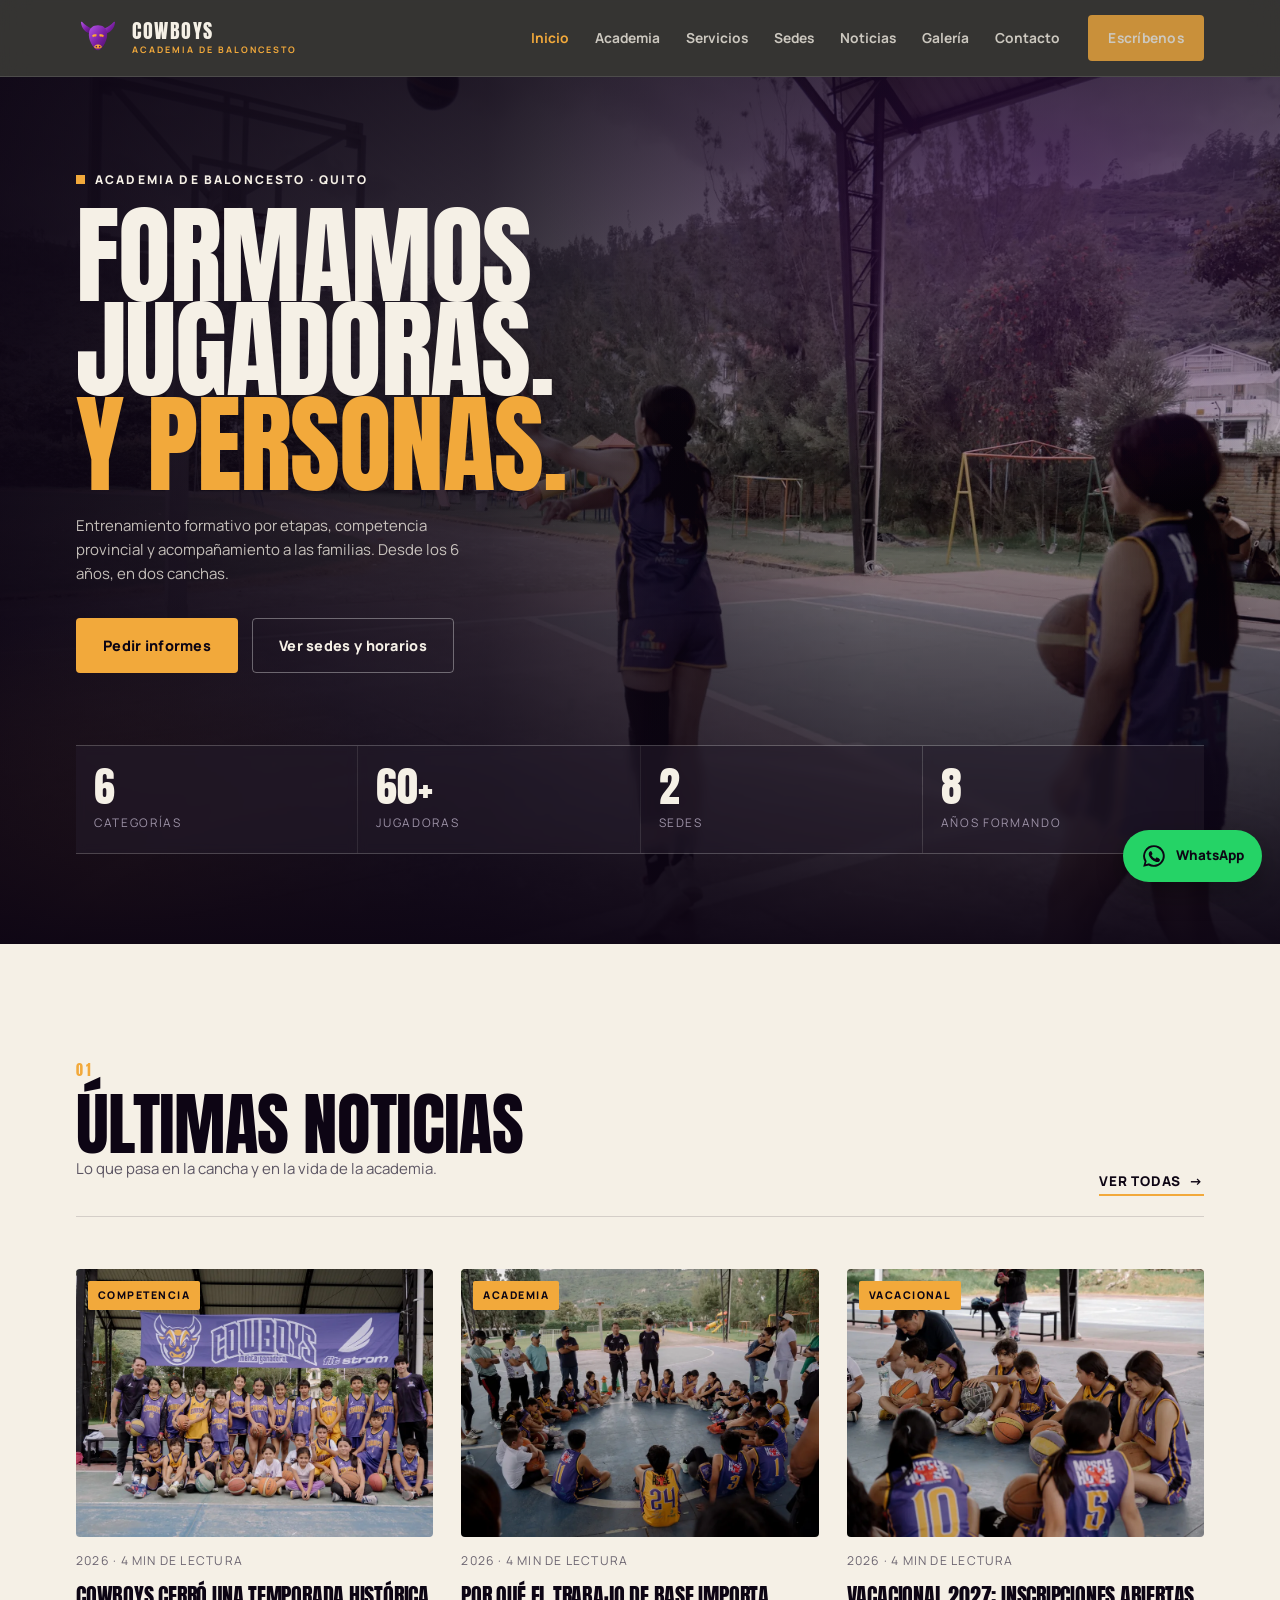
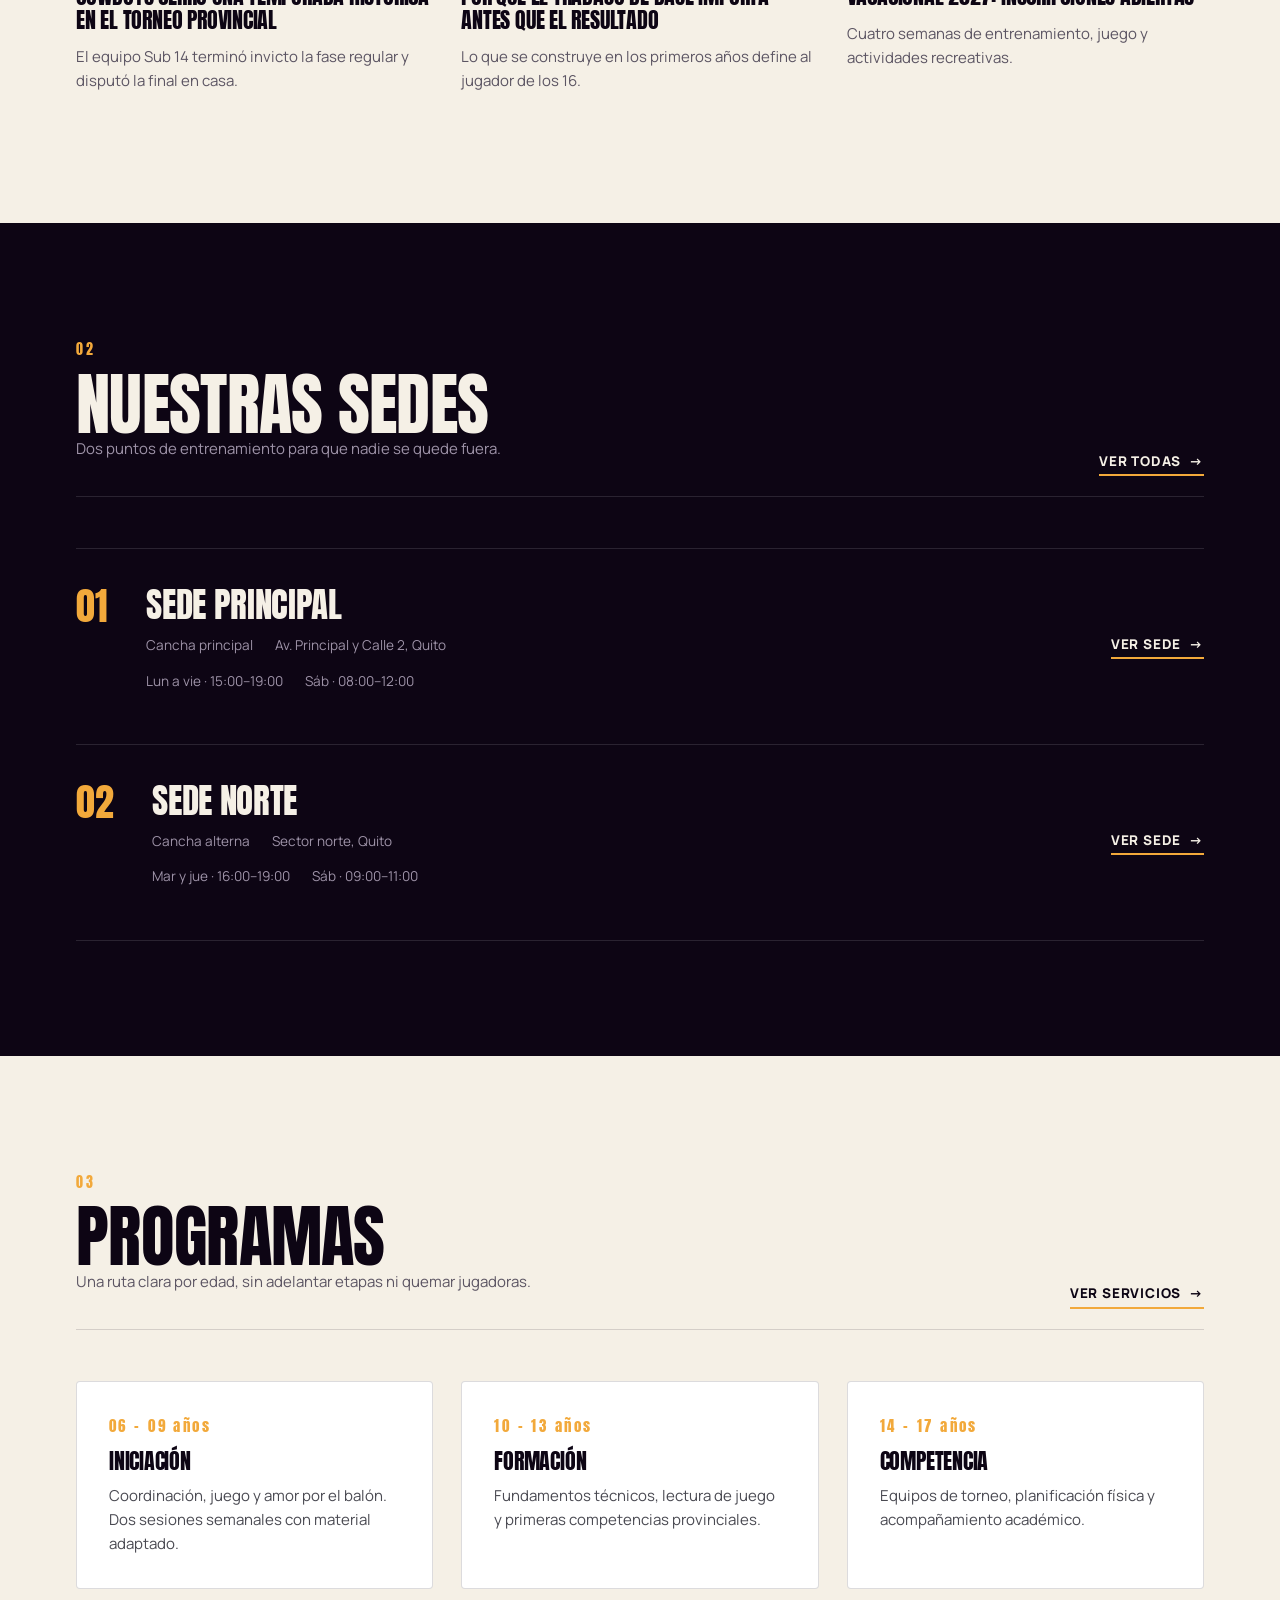
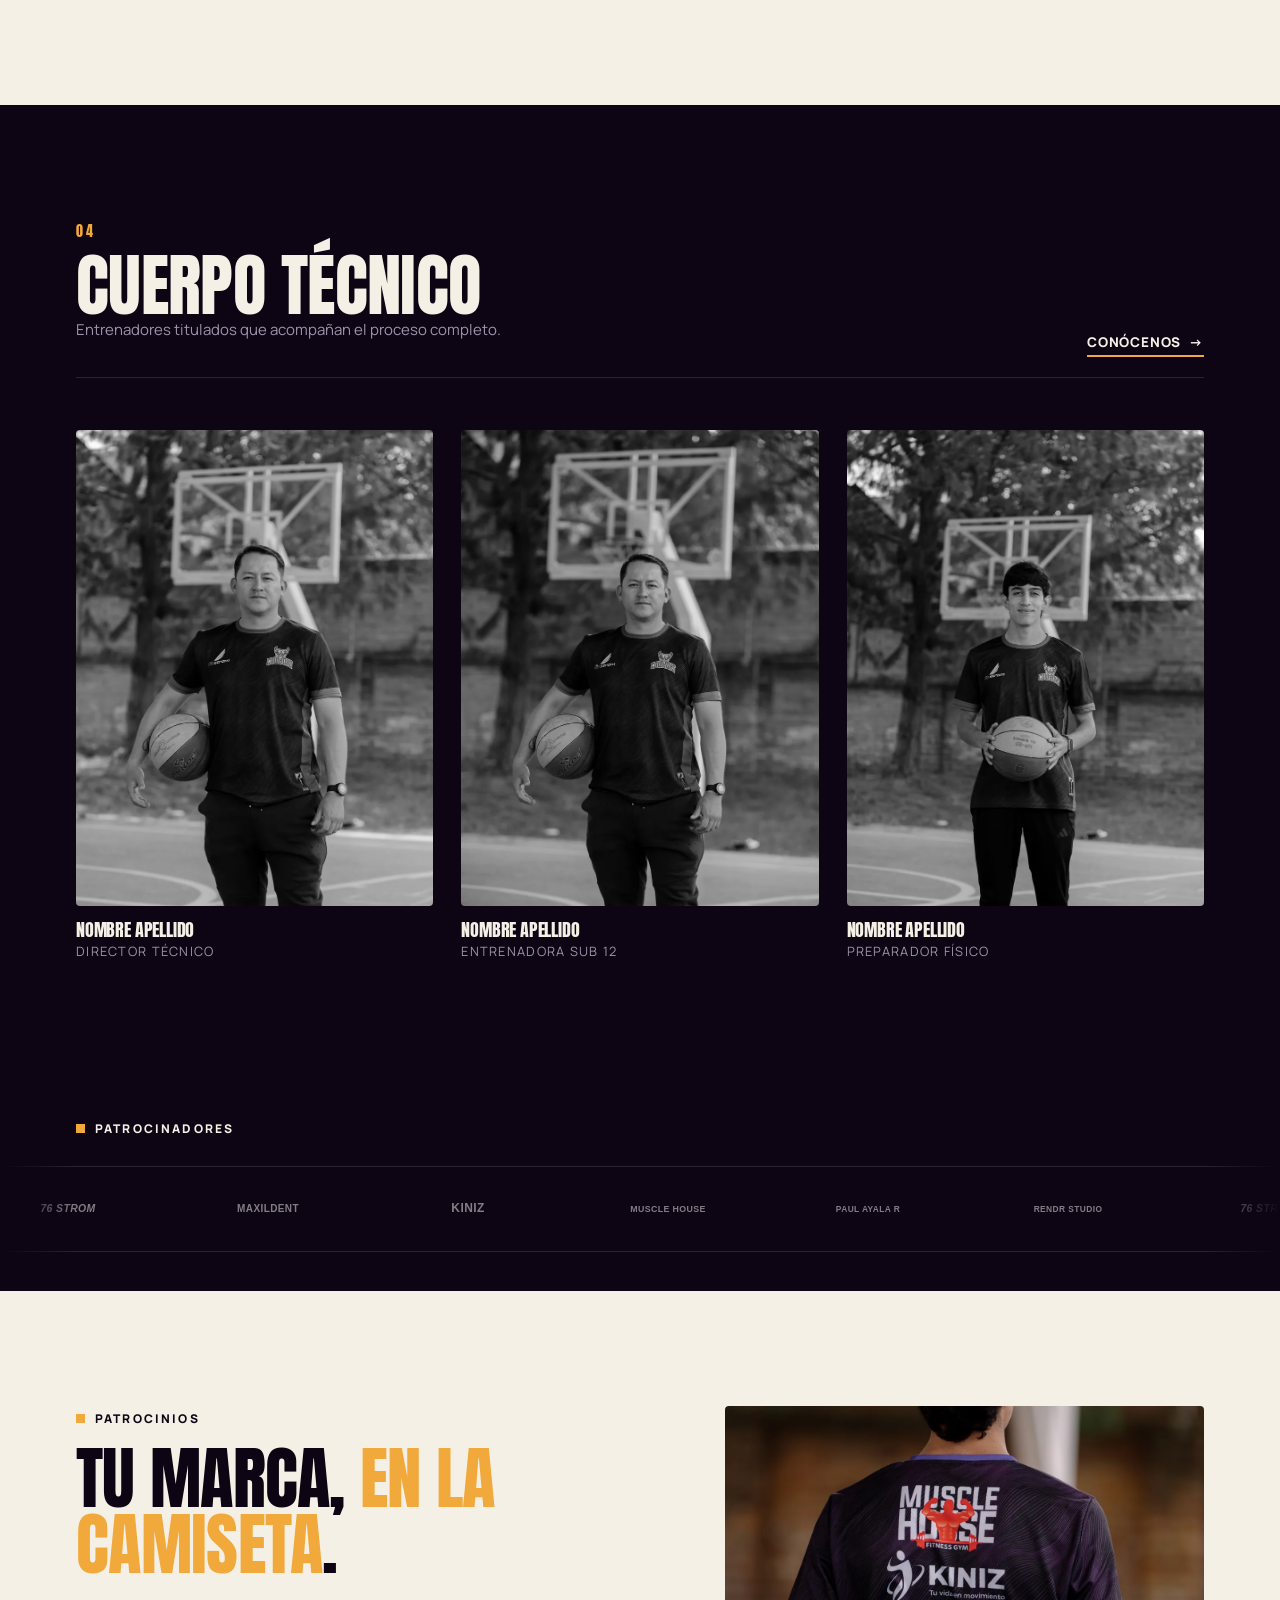
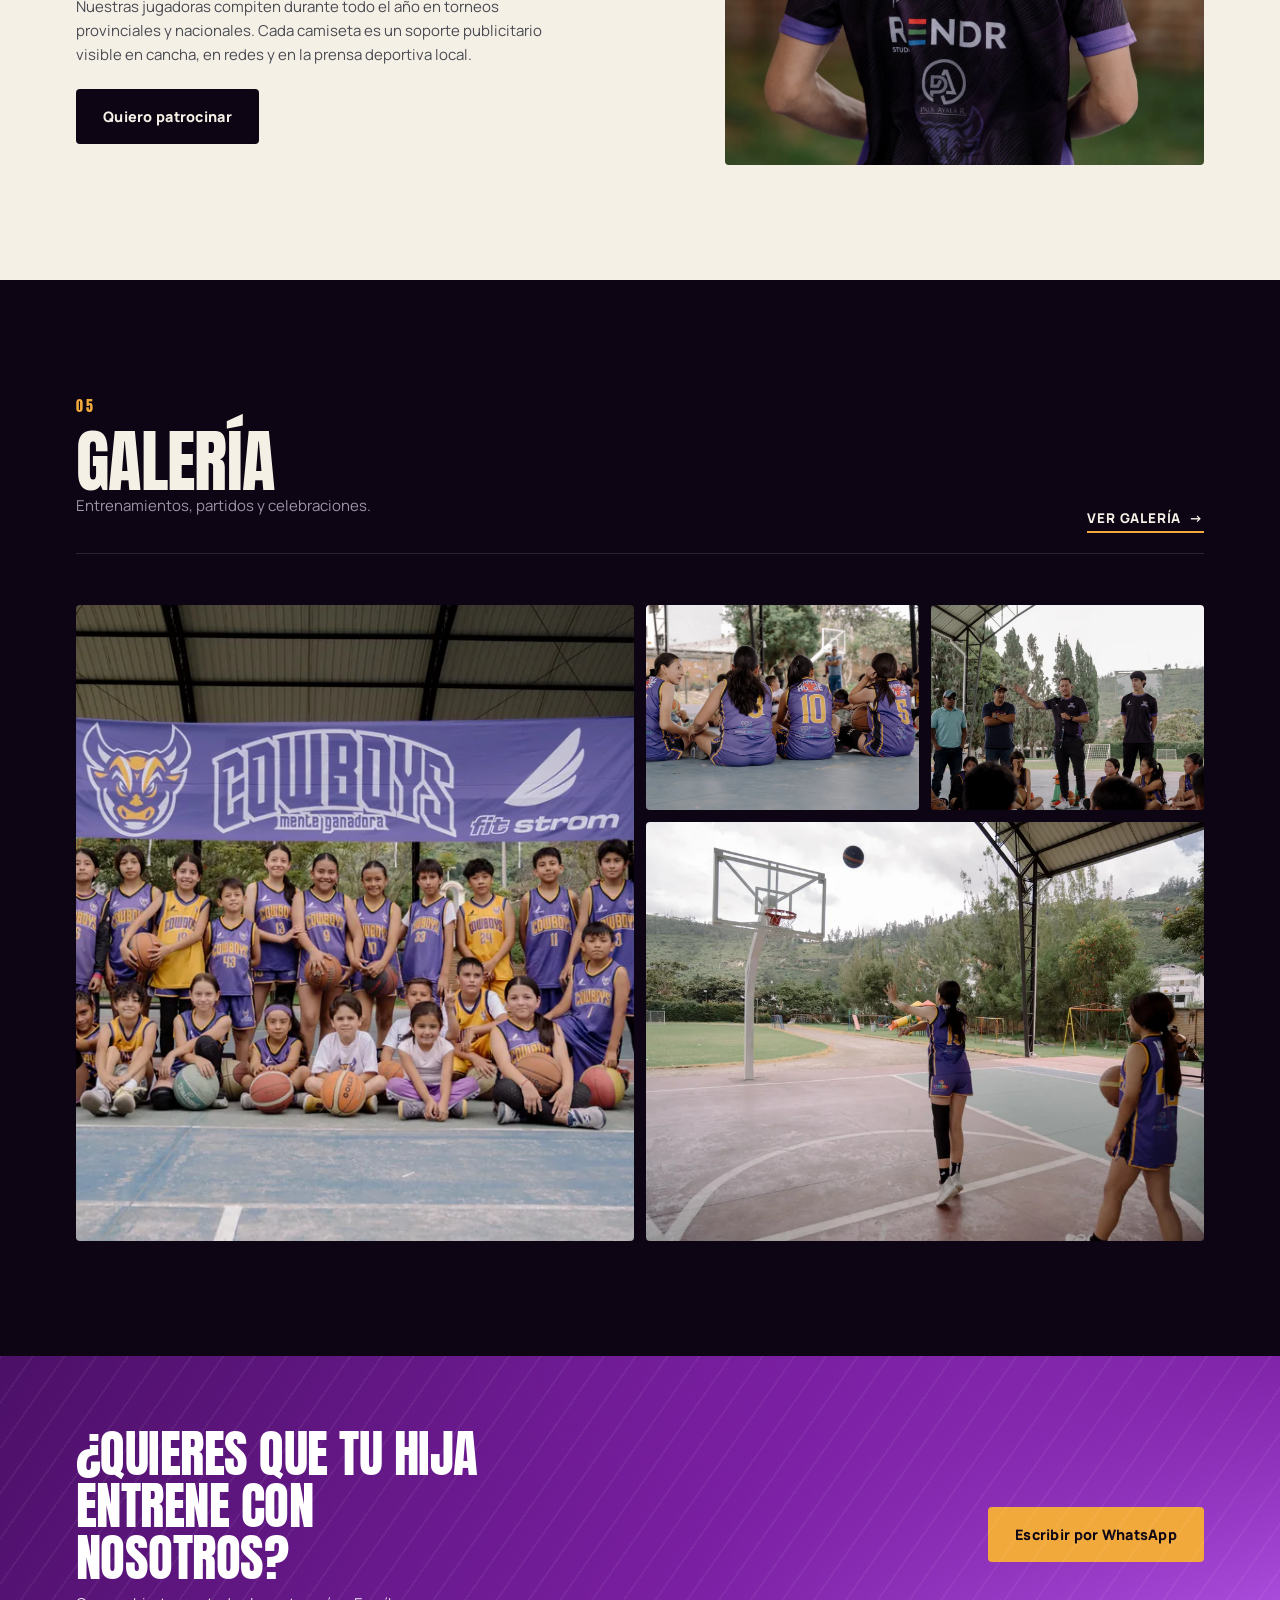
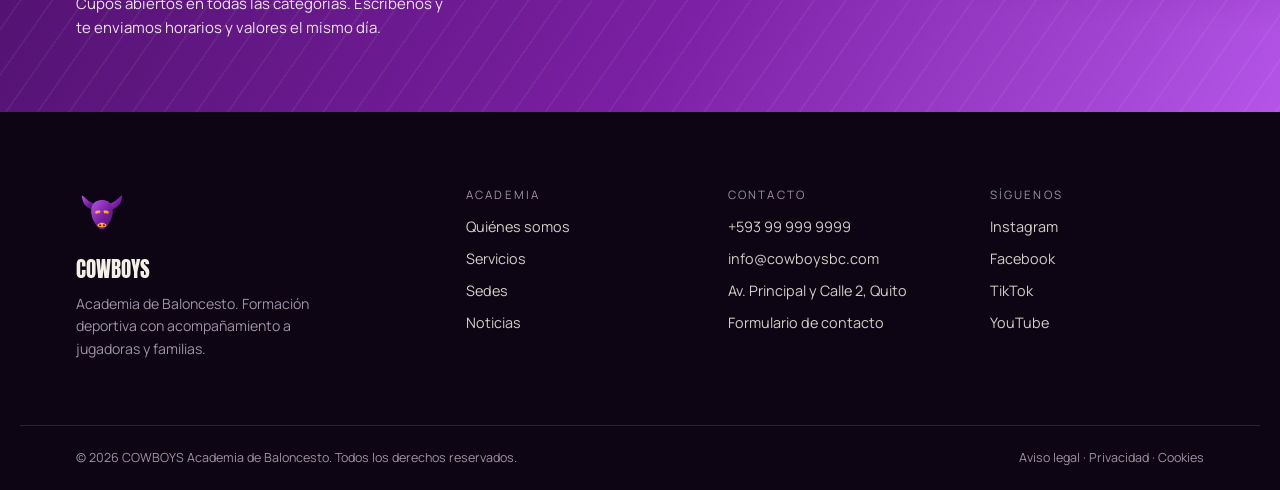
==== index.html @ f13531ae "Sitio web COWBOYS Academia de Baloncesto Estructura estática sin dependencias: 9 páginas, CSS y JS p" ====
<!DOCTYPE html>
<html lang="es">
<head>
<meta charset="utf-8">
<meta name="viewport" content="width=device-width, initial-scale=1">
<title>Inicio · COWBOYS Academia de Baloncesto</title>
<meta name="description" content="Academia de baloncesto formativa en Quito. Categorías Sub 8 a Sub 16, entrenamiento por etapas y competencia provincial.">
<meta property="og:type" content="website">
<meta property="og:title" content="Inicio · COWBOYS">
<meta property="og:description" content="Academia de baloncesto formativa en Quito. Categorías Sub 8 a Sub 16, entrenamiento por etapas y competencia provincial.">
<meta property="og:image" content="assets/img/hero.webp">
<meta name="theme-color" content="#0D0514">
<link rel="icon" href="assets/img/favicon.svg" type="image/svg+xml">
<link rel="preconnect" href="https://fonts.googleapis.com">
<link rel="preconnect" href="https://fonts.gstatic.com" crossorigin>
<link href="https://fonts.googleapis.com/css2?family=Anton&family=Manrope:wght@400;500;700;800&display=swap" rel="stylesheet">
<link rel="stylesheet" href="assets/css/estilos.css">
<script type="application/ld+json">
{"@context":"https://schema.org","@type":"SportsOrganization","name":"COWBOYS Academia de Baloncesto",
"description":"Academia de baloncesto formativa en Quito. Categorías Sub 8 a Sub 16, entrenamiento por etapas y competencia provincial.","telephone":"+593 99 999 9999","email":"info@cowboysbc.com",
"address":{"@type":"PostalAddress","streetAddress":"Av. Principal y Calle 2, Quito","addressCountry":"EC"},
"sameAs":[]}
</script>
</head>
<body>
<a class="saltar" href="#contenido">Saltar al contenido</a>

<header class="cabecera" id="cabecera">
  <div class="contenedor cabecera__fila">
    <a class="marca" href="index.html" aria-label="COWBOYS Academia de Baloncesto, ir al inicio">
      <img src="assets/img/logo.svg" alt="" width="44" height="44">
      <span class="marca__texto">COWBOYS<small>Academia de Baloncesto</small></span>
    </a>
    <nav class="nav" id="nav" aria-label="Navegación principal">
      <ul>
        <li><a href="index.html" class="is-active">Inicio</a></li>
        <li><a href="academia.html">Academia</a></li>
        <li><a href="servicios.html">Servicios</a></li>
        <li><a href="sedes.html">Sedes</a></li>
        <li><a href="noticias.html">Noticias</a></li>
        <li><a href="galeria.html">Galería</a></li>
        <li><a href="contacto.html">Contacto</a></li>
      </ul>
      <a class="btn btn--solido nav__cta" href="https://wa.me/593999999999?text=Hola%2C%20quiero%20informaci%C3%B3n%20sobre%20la%20academia%20COWBOYS" target="_blank" rel="noopener">Escríbenos</a>
    </nav>
    <button class="menu-btn" id="menuBtn" aria-expanded="false" aria-controls="nav" aria-label="Abrir menú">
      <span></span><span></span><span></span>
    </button>
  </div>
</header>

<main id="contenido">

<section class="hero">
  <div class="hero__fondo" aria-hidden="true"></div>
  <div class="contenedor hero__interior">
    <span class="kicker kicker--claro">Academia de Baloncesto · Quito</span>
    <h1>Formamos jugadoras.<br><em>Y personas.</em></h1>
    <p class="hero__texto">Entrenamiento formativo por etapas, competencia provincial y acompañamiento
      a las familias. Desde los 6 años, en dos canchas.</p>
    <div class="hero__acciones">
      <a class="btn btn--solido" href="https://wa.me/593999999999?text=Hola%2C%20quiero%20informaci%C3%B3n%20sobre%20la%20academia%20COWBOYS" target="_blank" rel="noopener">Pedir informes</a>
      <a class="btn btn--fantasma" href="sedes.html">Ver sedes y horarios</a>
    </div>
    <div class="datos">
      <div class="dato"><div class="dato__num">6</div><div class="dato__txt">Categorías</div></div>
      <div class="dato"><div class="dato__num">60+</div><div class="dato__txt">Jugadoras</div></div>
      <div class="dato"><div class="dato__num">2</div><div class="dato__txt">Sedes</div></div>
      <div class="dato"><div class="dato__num">8</div><div class="dato__txt">Años formando</div></div>
    </div>
  </div>
</section>

<section class="seccion">
  <div class="contenedor">
    
  <div class="cabecera-seccion revelar">
    <div>
      <span class="cabecera-seccion__num">01</span>
      <h2 class="titular">Últimas noticias</h2>
      <p class="bajada">Lo que pasa en la cancha y en la vida de la academia.</p>
    </div>
    <a class="enlace-flecha" href="noticias.html">Ver todas</a>
  </div>
    <div class="rejilla rejilla--3">
      <article class="nota revelar">
        <a class="nota__media" href="noticia.html">
          <img src="assets/img/nota-1.webp" alt="" width="900" height="675" loading="lazy">
          <span class="nota__cat">Competencia</span>
        </a>
        <span class="nota__fecha">2026 · 4 min de lectura</span>
        <h3><a href="noticia.html">COWBOYS cerró una temporada histórica en el torneo provincial</a></h3>
        <p class="bajada">El equipo Sub 14 terminó invicto la fase regular y disputó la final en casa.</p>
      </article>
      <article class="nota revelar">
        <a class="nota__media" href="noticia.html">
          <img src="assets/img/nota-2.webp" alt="" width="900" height="675" loading="lazy">
          <span class="nota__cat">Academia</span>
        </a>
        <span class="nota__fecha">2026 · 4 min de lectura</span>
        <h3><a href="noticia.html">Por qué el trabajo de base importa antes que el resultado</a></h3>
        <p class="bajada">Lo que se construye en los primeros años define al jugador de los 16.</p>
      </article>
      <article class="nota revelar">
        <a class="nota__media" href="noticia.html">
          <img src="assets/img/nota-3.webp" alt="" width="900" height="675" loading="lazy">
          <span class="nota__cat">Vacacional</span>
        </a>
        <span class="nota__fecha">2026 · 4 min de lectura</span>
        <h3><a href="noticia.html">Vacacional 2027: inscripciones abiertas</a></h3>
        <p class="bajada">Cuatro semanas de entrenamiento, juego y actividades recreativas.</p>
      </article></div>
  </div>
</section>

<section class="seccion seccion--tinta">
  <div class="contenedor">
    
  <div class="cabecera-seccion revelar">
    <div>
      <span class="cabecera-seccion__num">02</span>
      <h2 class="titular">Nuestras sedes</h2>
      <p class="bajada">Dos puntos de entrenamiento para que nadie se quede fuera.</p>
    </div>
    <a class="enlace-flecha" href="sedes.html">Ver todas</a>
  </div>
    
      <article class="sede revelar">
        <span class="sede__num">01</span>
        <div class="sede__cuerpo">
          <div>
            <h3>Sede principal</h3>
            <p class="sede__meta"><span>Cancha principal</span><span>Av. Principal y Calle 2, Quito</span></p>
            <p class="sede__meta"><span>Lun a vie · 15:00–19:00</span><span>Sáb · 08:00–12:00</span></p>
          </div>
          <div class="sede__acciones"><a class="enlace-flecha" href="sedes.html">Ver sede</a></div>
        </div>
      </article>
      <article class="sede revelar">
        <span class="sede__num">02</span>
        <div class="sede__cuerpo">
          <div>
            <h3>Sede norte</h3>
            <p class="sede__meta"><span>Cancha alterna</span><span>Sector norte, Quito</span></p>
            <p class="sede__meta"><span>Mar y jue · 16:00–19:00</span><span>Sáb · 09:00–11:00</span></p>
          </div>
          <div class="sede__acciones"><a class="enlace-flecha" href="sedes.html">Ver sede</a></div>
        </div>
      </article>
  </div>
</section>

<section class="seccion">
  <div class="contenedor">
    
  <div class="cabecera-seccion revelar">
    <div>
      <span class="cabecera-seccion__num">03</span>
      <h2 class="titular">Programas</h2>
      <p class="bajada">Una ruta clara por edad, sin adelantar etapas ni quemar jugadoras.</p>
    </div>
    <a class="enlace-flecha" href="servicios.html">Ver servicios</a>
  </div>
    <div class="rejilla rejilla--3">
      <article class="programa revelar"><span class="programa__num">06 – 09 años</span><h3>Iniciación</h3>
        <p>Coordinación, juego y amor por el balón. Dos sesiones semanales con material adaptado.</p></article>
      <article class="programa revelar"><span class="programa__num">10 – 13 años</span><h3>Formación</h3>
        <p>Fundamentos técnicos, lectura de juego y primeras competencias provinciales.</p></article>
      <article class="programa revelar"><span class="programa__num">14 – 17 años</span><h3>Competencia</h3>
        <p>Equipos de torneo, planificación física y acompañamiento académico.</p></article>
    </div>
  </div>
</section>

<section class="seccion seccion--tinta">
  <div class="contenedor">
    
  <div class="cabecera-seccion revelar">
    <div>
      <span class="cabecera-seccion__num">04</span>
      <h2 class="titular">Cuerpo técnico</h2>
      <p class="bajada">Entrenadores titulados que acompañan el proceso completo.</p>
    </div>
    <a class="enlace-flecha" href="academia.html">Conócenos</a>
  </div>
    <div class="rejilla rejilla--3">
      <article class="persona revelar"><div class="persona__foto"><img src="assets/img/staff-1.webp" alt="Entrenador principal" width="800" height="1067" loading="lazy"></div>
        <h3>Nombre Apellido</h3><span>Director técnico</span></article>
      <article class="persona revelar"><div class="persona__foto"><img src="assets/img/staff-2.webp" alt="Entrenadora" width="800" height="1067" loading="lazy"></div>
        <h3>Nombre Apellido</h3><span>Entrenadora Sub 12</span></article>
      <article class="persona revelar"><div class="persona__foto"><img src="assets/img/staff-3.webp" alt="Entrenador" width="800" height="1067" loading="lazy"></div>
        <h3>Nombre Apellido</h3><span>Preparador físico</span></article>
    </div>
  </div>
</section>

<section class="seccion seccion--tinta" style="padding-block:clamp(28px,3vw,44px)">
  <div class="contenedor" style="margin-bottom:26px"><span class="kicker kicker--claro">Patrocinadores</span></div>
  <div class="marquesina" aria-label="Patrocinadores">
    <div class="marquesina__pista"><img src="assets/img/patro-76strom.svg" alt="76 Strom" width="340" height="100" loading="lazy"><img src="assets/img/patro-maxildent.svg" alt="Maxildent" width="340" height="100" loading="lazy"><img src="assets/img/patro-kiniz.svg" alt="Kiniz" width="340" height="100" loading="lazy"><img src="assets/img/patro-musclehouse.svg" alt="Muscle House" width="340" height="100" loading="lazy"><img src="assets/img/patro-pauloayala.svg" alt="Paul Ayala R" width="340" height="100" loading="lazy"><img src="assets/img/patro-rendr.svg" alt="Rendr Studio" width="340" height="100" loading="lazy"><img src="assets/img/patro-76strom.svg" alt="76 Strom" width="340" height="100" loading="lazy"><img src="assets/img/patro-maxildent.svg" alt="Maxildent" width="340" height="100" loading="lazy"><img src="assets/img/patro-kiniz.svg" alt="Kiniz" width="340" height="100" loading="lazy"><img src="assets/img/patro-musclehouse.svg" alt="Muscle House" width="340" height="100" loading="lazy"><img src="assets/img/patro-pauloayala.svg" alt="Paul Ayala R" width="340" height="100" loading="lazy"><img src="assets/img/patro-rendr.svg" alt="Rendr Studio" width="340" height="100" loading="lazy"></div>
  </div>
</section>

<section class="seccion">
  <div class="contenedor">
    <div class="contacto-grid">
      <div>
        <span class="kicker">Patrocinios</span>
        <h2 class="titular" style="margin:16px 0 18px">Tu marca, <em>en la camiseta</em>.</h2>
        <p class="bajada bajada--oscura">Nuestras jugadoras compiten durante todo el año en torneos
        provinciales y nacionales. Cada camiseta es un soporte publicitario visible en cancha, en redes
        y en la prensa deportiva local.</p>
        <p style="margin-top:22px"><a class="btn btn--oscuro" href="contacto.html">Quiero patrocinar</a></p>
      </div>
      <figure style="margin:0;border-radius:var(--radio);overflow:hidden">
        <img src="assets/img/indumentaria.webp" alt="Camiseta de la academia con los logotipos de los patrocinadores"
             width="1200" height="900" loading="lazy">
      </figure>
    </div>
  </div>
</section>

<section class="seccion seccion--tinta">
  <div class="contenedor">
    
  <div class="cabecera-seccion revelar">
    <div>
      <span class="cabecera-seccion__num">05</span>
      <h2 class="titular">Galería</h2>
      <p class="bajada">Entrenamientos, partidos y celebraciones.</p>
    </div>
    <a class="enlace-flecha" href="galeria.html">Ver galería</a>
  </div>
    <div class="mosaico revelar">
      <figure><img src="assets/img/gal-1.webp" alt="Equipo con el banner de la academia" width="900" height="675" loading="lazy"><figcaption>Equipo</figcaption></figure>
      <figure><img src="assets/img/gal-3.webp" alt="Entrenamiento" width="900" height="675" loading="lazy"><figcaption>Entreno</figcaption></figure>
      <figure><img src="assets/img/gal-5.webp" alt="Charlas técnicas" width="900" height="675" loading="lazy"><figcaption>Charla</figcaption></figure>
      <figure><img src="assets/img/gal-8.webp" alt="Partido" width="900" height="675" loading="lazy"><figcaption>Partido</figcaption></figure>
      
    </div>
  </div>
</section>

<section class="banda">
  <div class="contenedor banda__interior revelar">
    <div>
      <h2>¿Quieres que tu hija entrene con nosotros?</h2>
      <p>Cupos abiertos en todas las categorías. Escríbenos y te enviamos horarios y valores el mismo día.</p>
    </div>
    <a class="btn btn--solido" href="https://wa.me/593999999999?text=Hola%2C%20quiero%20informaci%C3%B3n%20sobre%20la%20academia%20COWBOYS" target="_blank" rel="noopener">Escribir por WhatsApp</a>
  </div>
</section>

</main>

<footer class="pie">
  <div class="contenedor pie__grid">
    <div class="pie__marca">
      <img src="assets/img/logo.svg" alt="" width="52" height="52">
      <p class="pie__nombre">COWBOYS</p>
      <p class="pie__lema">Academia de Baloncesto. Formación deportiva con acompañamiento a jugadoras y familias.</p>
    </div>
    <nav class="pie__col" aria-label="Secciones">
      <h2>Academia</h2>
      <ul>
        <li><a href="academia.html">Quiénes somos</a></li>
        <li><a href="servicios.html">Servicios</a></li>
        <li><a href="sedes.html">Sedes</a></li>
        <li><a href="noticias.html">Noticias</a></li>
      </ul>
    </nav>
    <div class="pie__col">
      <h2>Contacto</h2>
      <ul>
        <li><a href="tel:+593999999999">+593 99 999 9999</a></li>
        <li><a href="mailto:info@cowboysbc.com">info@cowboysbc.com</a></li>
        <li>Av. Principal y Calle 2, Quito</li>
        <li><a href="contacto.html">Formulario de contacto</a></li>
      </ul>
    </div>
    <div class="pie__col">
      <h2>Síguenos</h2>
      <ul>
        <li><a href="#" rel="noopener">Instagram</a></li>
        <li><a href="#" rel="noopener">Facebook</a></li>
        <li><a href="#" rel="noopener">TikTok</a></li>
        <li><a href="#" rel="noopener">YouTube</a></li>
      </ul>
    </div>
  </div>
  <div class="contenedor pie__legal">
    <p>© <span id="anio">2026</span> COWBOYS Academia de Baloncesto. Todos los derechos reservados.</p>
    <p class="pie__legal-links"><a href="#">Aviso legal</a> · <a href="#">Privacidad</a> · <a href="#">Cookies</a></p>
  </div>
</footer>

<a class="wa" href="https://wa.me/593999999999?text=Hola%2C%20quiero%20informaci%C3%B3n%20sobre%20la%20academia%20COWBOYS" target="_blank" rel="noopener" aria-label="Escribir por WhatsApp">
  <svg viewBox="0 0 24 24" width="26" height="26" aria-hidden="true"><path fill="currentColor" d="M12 2a10 10 0 0 0-8.6 15.1L2 22l5-1.3A10 10 0 1 0 12 2Zm0 18.2c-1.5 0-3-.4-4.3-1.2l-.3-.2-3 .8.8-2.9-.2-.3A8.2 8.2 0 1 1 12 20.2Zm4.6-6.1c-.3-.1-1.5-.7-1.7-.8-.2-.1-.4-.1-.6.1l-.8 1c-.1.2-.3.2-.5.1a6.7 6.7 0 0 1-3.3-2.9c-.1-.2 0-.4.1-.5l.7-.8c.1-.2.1-.3 0-.5l-.7-1.7c-.2-.4-.4-.4-.6-.4h-.5c-.2 0-.5.1-.7.3-.2.3-.9.9-.9 2.2s.9 2.5 1 2.7c.1.2 1.8 2.8 4.4 3.9 2.2.9 2.6.7 3.1.7.5 0 1.5-.6 1.7-1.2.2-.6.2-1.1.2-1.2-.1-.1-.3-.2-.6-.3Z"/></svg>
  <span class="wa__txt">WhatsApp</span>
</a>

<script src="assets/js/app.js" defer></script>
</body>
</html>
---- assets/css/estilos.css ----
/* =========================================================
   Águilas BC — hoja de estilos única
   Sin dependencias. Edita los tokens de :root para cambiar
   colores, tipografía y radios en todo el sitio.
   ========================================================= */

:root{
  --tinta:        #0D0514;
  --tinta-2:      #150A1E;
  --tinta-3:      #1E0F2A;
  --hueso:        #F5F0E6;
  --hueso-2:      #E8E0D0;
  --rojo:         #F2A93B;   /* dorado de marca */
  --rojo-oscuro:  #D98A1A;
  --morado:       #7A1FA2;
  --morado-2:     #4C1068;
  --morado-claro: #B455E8;
  --gris:         #9E93A8;
  --linea:        rgba(255,255,255,.12);
  --linea-oscura: rgba(13,5,20,.14);

  --display: "Anton", "Arial Narrow", Impact, sans-serif;
  --texto:   "Manrope", system-ui, -apple-system, "Segoe UI", sans-serif;

  --radio: 4px;
  --contenedor: 1240px;
  --pad-x: clamp(20px, 5vw, 56px);
  --seccion: clamp(64px, 9vw, 128px);
  --curva: cubic-bezier(.22,.61,.36,1);
}

/* ---------- base ---------- */
*,*::before,*::after{ box-sizing:border-box }
html{ scroll-behavior:smooth; -webkit-text-size-adjust:100% }
body{
  margin:0;
  background:var(--hueso);
  color:var(--tinta);
  font-family:var(--texto);
  font-size:clamp(15px, 1.05vw, 17px);
  line-height:1.6;
  -webkit-font-smoothing:antialiased;
  overflow-x:hidden;
}
img{ max-width:100%; height:auto; display:block }
a{ color:inherit; text-decoration:none }
ul{ list-style:none; margin:0; padding:0 }
h1,h2,h3,h4{ margin:0; font-weight:400; line-height:1.02; letter-spacing:-.01em }
p{ margin:0 0 1em }
:focus-visible{ outline:3px solid var(--rojo); outline-offset:3px }

.saltar{
  position:absolute; left:-9999px; top:0; z-index:999;
  background:var(--rojo); color:var(--tinta); padding:12px 18px; font-weight:800;
}
.saltar:focus{ left:12px; top:12px }

.contenedor{
  width:100%; max-width:var(--contenedor); margin-inline:auto;
  padding-inline:var(--pad-x);
}

/* ---------- tipografía utilitaria ---------- */
.display{ font-family:var(--display); text-transform:uppercase; letter-spacing:.005em }
.kicker{
  display:inline-flex; align-items:center; gap:10px;
  font-size:.75rem; font-weight:800; letter-spacing:.18em; text-transform:uppercase;
}
.kicker::before{ content:""; width:9px; height:9px; background:var(--rojo); display:block }
.kicker--claro{ color:var(--hueso) }
.kicker--claro::before{ background:var(--rojo) }

.titular{
  font-family:var(--display); text-transform:uppercase;
  font-size:clamp(2.2rem, 5.4vw, 4.4rem); line-height:.95;
}
.titular em{ font-style:normal; color:var(--rojo) }
.titular--claro{ color:var(--hueso) }
.bajada{ color:#5C5563; max-width:56ch }
.bajada--oscura{ color:#4A4A52 }

.seccion{ padding-block:var(--seccion) }
.seccion--tinta{ background:var(--tinta); color:var(--hueso) }
.seccion--tinta .bajada{ color:var(--gris) }

.cabecera-seccion{
  display:flex; flex-wrap:wrap; align-items:end; justify-content:space-between;
  gap:24px; margin-bottom:clamp(32px,4vw,56px);
  padding-bottom:20px; border-bottom:1px solid var(--linea-oscura);
}
.seccion--tinta .cabecera-seccion{ border-color:var(--linea) }
.cabecera-seccion__num{
  font-family:var(--display); font-size:.9rem; letter-spacing:.2em;
  color:var(--rojo); margin-bottom:10px; display:block;
}

/* ---------- botones ---------- */
.btn{
  --bg:var(--rojo); --fg:var(--tinta);
  display:inline-flex; align-items:center; justify-content:center; gap:10px;
  padding:15px 26px; border:1px solid transparent; border-radius:var(--radio);
  background:var(--bg); color:var(--fg);
  font-weight:800; font-size:.9rem; letter-spacing:.02em;
  transition:transform .18s var(--curva), box-shadow .18s var(--curva), background .18s;
  cursor:pointer;
}
.btn:hover{ transform:translate(-2px,-2px); box-shadow:5px 5px 0 rgba(13,5,20,.9) }
.btn--solido{ --bg:var(--rojo) }
.btn--fantasma{
  --bg:transparent; --fg:var(--hueso);
  border-color:rgba(255,255,255,.35);
}
.btn--fantasma:hover{ background:rgba(255,255,255,.08); box-shadow:5px 5px 0 rgba(255,255,255,.18) }
.btn--oscuro{ --bg:var(--tinta); --fg:var(--hueso) }
.btn--ancho{ width:100% }

/* ---------- cabecera ---------- */
.cabecera{
  position:sticky; top:0; z-index:80;
  background:rgba(13,5,20,.90);
  backdrop-filter:blur(14px) saturate(140%);
  border-bottom:1px solid var(--linea);
  transition:background .25s;
}
.cabecera__fila{ display:flex; align-items:center; gap:24px; height:76px }
.marca{ display:flex; align-items:center; gap:12px; color:var(--hueso); flex-shrink:0 }
.marca__texto{
  display:flex; flex-direction:column; line-height:1;
  font-family:var(--display); text-transform:uppercase;
  font-size:1.22rem; letter-spacing:.08em;
}
.marca__texto small{
  font-family:var(--texto); font-weight:700; font-size:.56rem;
  letter-spacing:.22em; color:var(--rojo); margin-top:5px;
}
.nav{ margin-left:auto; display:flex; align-items:center; gap:28px }
.nav ul{ display:flex; gap:26px }
.nav a{
  color:var(--hueso); font-size:.86rem; font-weight:700;
  opacity:.78; transition:opacity .15s, color .15s;
}
.nav a:hover{ opacity:1 }
.nav a.is-active{ color:var(--rojo); opacity:1 }
.nav__cta{ padding:11px 19px; font-size:.82rem }

.menu-btn{
  display:none; margin-left:auto;
  width:46px; height:46px; padding:0; border:1px solid var(--linea);
  background:transparent; border-radius:var(--radio); cursor:pointer;
}
.menu-btn span{
  display:block; width:20px; height:2px; margin:4px auto;
  background:var(--hueso); transition:transform .25s, opacity .2s;
}
.menu-btn[aria-expanded="true"] span:nth-child(1){ transform:translateY(6px) rotate(45deg) }
.menu-btn[aria-expanded="true"] span:nth-child(2){ opacity:0 }
.menu-btn[aria-expanded="true"] span:nth-child(3){ transform:translateY(-6px) rotate(-45deg) }

/* ---------- hero ---------- */
.hero{
  position:relative; min-height:min(86svh, 760px);
  display:flex; align-items:flex-end;
  background:var(--tinta); color:var(--hueso); overflow:hidden;
  isolation:isolate;
}
.hero__fondo{
  position:absolute; inset:0; z-index:-2;
  background-image:url("../img/hero.webp");
  background-size:cover; background-position:62% 30%;
  filter:grayscale(.35) contrast(1.05);
}
.hero::after{
  content:""; position:absolute; inset:0; z-index:-1;
  background:
    linear-gradient(180deg, rgba(13,5,20,.70) 0%, rgba(13,5,20,.20) 42%, rgba(13,5,20,.95) 100%),
    radial-gradient(65% 70% at 82% 8%, rgba(122,31,162,.55), transparent 62%),
    radial-gradient(40% 50% at 8% 95%, rgba(242,169,59,.22), transparent 65%),
    linear-gradient(90deg, rgba(13,5,20,.94) 0%, rgba(13,5,20,.72) 38%, rgba(13,5,20,.12) 68%, transparent 100%);
}
.hero__interior{ padding-block:clamp(48px,7vw,96px); width:100% }
.hero h1{
  font-family:var(--display); text-transform:uppercase;
  font-size:clamp(2.8rem, 8.4vw, 7.2rem); line-height:.88;
  max-width:14ch; margin:18px 0 22px;
}
.hero h1 em{ font-style:normal; color:var(--rojo) }
.hero__texto{ max-width:46ch; color:rgba(245,240,230,.78); margin-bottom:32px }
.hero__acciones{ display:flex; flex-wrap:wrap; gap:14px }

.datos{
  display:grid; grid-template-columns:repeat(4, 1fr); gap:1px;
  margin-top:clamp(40px,6vw,72px);
  background:var(--linea); border-block:1px solid var(--linea);
}
.dato{ background:rgba(13,5,20,.55); padding:20px 18px; backdrop-filter:blur(4px) }
.dato__num{ font-family:var(--display); font-size:clamp(1.8rem,3.4vw,2.6rem); color:var(--hueso); line-height:1 }
.dato__txt{ font-size:.74rem; letter-spacing:.14em; text-transform:uppercase; color:var(--gris); margin-top:6px }

/* ---------- noticias ---------- */
.rejilla{ display:grid; gap:clamp(18px,2.4vw,28px) }
.rejilla--3{ grid-template-columns:repeat(auto-fit, minmax(272px, 1fr)) }
.rejilla--2{ grid-template-columns:repeat(auto-fit, minmax(320px, 1fr)) }

.nota{ display:flex; flex-direction:column; gap:14px }
.nota__media{ position:relative; overflow:hidden; border-radius:var(--radio); aspect-ratio:4/3 }
.nota__media img{ width:100%; height:100%; object-fit:cover; transition:transform .6s var(--curva) }
.nota:hover .nota__media img{ transform:scale(1.055) }
.nota__cat{
  position:absolute; top:12px; left:12px;
  background:var(--rojo); color:var(--tinta);
  font-size:.66rem; font-weight:800; letter-spacing:.14em; text-transform:uppercase;
  padding:6px 10px; border-radius:2px;
}
.nota__fecha{ font-size:.76rem; color:#6B6470; letter-spacing:.1em; text-transform:uppercase }
.nota h3{
  font-family:var(--display); text-transform:uppercase;
  font-size:clamp(1.2rem,1.7vw,1.55rem); line-height:1.08;
}
.nota:hover h3{ color:var(--rojo) }
.seccion--tinta .nota__fecha{ color:#A99FB3 }
.seccion--tinta .nota h3{ color:var(--hueso) }

/* ---------- sedes ---------- */
.sede{
  display:grid; grid-template-columns:auto 1fr; gap:clamp(18px,3vw,40px);
  padding-block:clamp(24px,3vw,38px);
  border-top:1px solid var(--linea-oscura);
  align-items:start;
}
.seccion--tinta .sede{ border-color:var(--linea) }
.sede:last-child{ border-bottom:1px solid var(--linea-oscura) }
.seccion--tinta .sede:last-child{ border-color:var(--linea) }
.sede__num{ font-family:var(--display); font-size:clamp(1.6rem,3vw,2.4rem); color:var(--rojo); line-height:1 }
.sede__cuerpo{ display:grid; grid-template-columns:1.2fr 1fr; gap:clamp(16px,3vw,40px) }
.sede h3{ font-family:var(--display); text-transform:uppercase; font-size:clamp(1.5rem,2.8vw,2.2rem) }
.sede__meta{ display:flex; flex-wrap:wrap; gap:8px 22px; margin-top:12px; font-size:.85rem; color:#4A4A52 }
.seccion--tinta .sede__meta{ color:var(--gris) }
.sede__acciones{ display:flex; align-items:center; justify-content:flex-end; gap:14px; flex-wrap:wrap }
.enlace-flecha{
  display:inline-flex; align-items:center; gap:8px;
  font-weight:800; font-size:.84rem; letter-spacing:.06em; text-transform:uppercase;
  border-bottom:2px solid var(--rojo); padding-bottom:2px;
}
.enlace-flecha::after{ content:"→"; transition:transform .2s var(--curva) }
.enlace-flecha:hover::after{ transform:translateX(4px) }

/* ---------- tarjetas de programa ---------- */
.programa{
  border:1px solid var(--linea-oscura); border-radius:var(--radio);
  padding:clamp(22px,2.6vw,32px); display:flex; flex-direction:column; gap:12px;
  background:#fff; transition:transform .2s var(--curva), box-shadow .2s var(--curva);
}
.programa:hover{ transform:translateY(-4px); box-shadow:0 18px 40px rgba(13,5,20,.10) }
.programa__num{ font-family:var(--display); color:var(--rojo); font-size:.95rem; letter-spacing:.16em }
.programa h3{ font-family:var(--display); text-transform:uppercase; font-size:1.35rem }
.programa p{ color:#4A4A52; font-size:.94rem; margin:0 }

/* ---------- staff ---------- */
.persona{ text-align:left }
.persona__foto{ aspect-ratio:3/4; overflow:hidden; border-radius:var(--radio); margin-bottom:14px; background:var(--tinta-2) }
.persona__foto img{ width:100%; height:100%; object-fit:cover; filter:grayscale(1); transition:filter .3s }
.persona:hover .persona__foto img{ filter:grayscale(0) }
.persona h3{ font-family:var(--display); text-transform:uppercase; font-size:1.15rem }
.persona span{ font-size:.8rem; letter-spacing:.1em; text-transform:uppercase; color:var(--gris) }

/* ---------- patrocinadores (marquesina) ---------- */
.marquesina{
  overflow:hidden; border-block:1px solid var(--linea);
  padding-block:22px; mask-image:linear-gradient(90deg,transparent,#000 6%,#000 94%,transparent);
}
.marquesina__pista{ display:flex; gap:64px; width:max-content; animation:desliza 32s linear infinite }
.marquesina:hover .marquesina__pista{ animation-play-state:paused }
.marquesina img{ height:40px; width:auto; opacity:.78; transition:opacity .2s }
.marquesina img:hover{ opacity:1 }
@keyframes desliza{ from{ transform:translateX(0) } to{ transform:translateX(-50%) } }

/* ---------- galería ---------- */
.mosaico{
  display:grid; gap:12px;
  grid-template-columns:repeat(4, 1fr);
  grid-auto-rows:minmax(120px, auto);
}
.mosaico figure{ margin:0; overflow:hidden; border-radius:var(--radio); position:relative; cursor:zoom-in; background:var(--tinta-2) }
.mosaico img{ width:100%; height:100%; object-fit:cover; transition:transform .6s var(--curva) }
.mosaico figure:hover img{ transform:scale(1.06) }
.mosaico figure:nth-child(1){ grid-column:span 2; grid-row:span 2 }
.mosaico figure:nth-child(4){ grid-column:span 2 }
.mosaico figure:nth-child(7){ grid-row:span 2 }
.mosaico figcaption{
  position:absolute; inset:auto 0 0 0; padding:10px 12px;
  background:linear-gradient(transparent, rgba(13,5,20,.85));
  color:var(--hueso); font-size:.72rem; letter-spacing:.12em; text-transform:uppercase;
  opacity:0; transition:opacity .2s;
}
.mosaico figure:hover figcaption{ opacity:1 }

dialog.visor{
  border:0; padding:0; background:transparent; max-width:min(1000px, 94vw);
}
dialog.visor::backdrop{ background:rgba(6,6,7,.92) }
dialog.visor img{ width:100%; border-radius:var(--radio) }
dialog.visor button{
  position:absolute; top:-14px; right:-14px; width:40px; height:40px;
  border-radius:50%; border:0; background:var(--rojo); color:#fff; font-size:1.2rem; cursor:pointer;
}

/* ---------- banda CTA ---------- */
.banda{
  background:
    radial-gradient(120% 140% at 100% 0%, rgba(122,31,162,.85), transparent 55%),
    linear-gradient(120deg, #4C1068, #7A1FA2 55%, #B455E8);
  color:#fff; position:relative; overflow:hidden;
}
.banda::after{
  content:""; position:absolute; inset:0; pointer-events:none;
  background:repeating-linear-gradient(125deg, rgba(255,255,255,.05) 0 2px, transparent 2px 26px);
}
.banda__interior{
  display:flex; flex-wrap:wrap; align-items:center; justify-content:space-between;
  gap:28px; padding-block:clamp(40px,6vw,72px);
}
.banda h2{ font-family:var(--display); text-transform:uppercase; font-size:clamp(1.8rem,4vw,3.2rem); max-width:18ch; color:#fff }
.banda p{ margin:8px 0 0; color:rgba(255,255,255,.88); max-width:42ch }

/* ---------- formulario ---------- */
.form{ display:grid; gap:18px }
.campo{ display:grid; gap:7px }
.campo label{ font-size:.78rem; font-weight:800; letter-spacing:.1em; text-transform:uppercase }
.campo input,.campo textarea,.campo select{
  width:100%; padding:14px 16px; font:inherit; color:var(--tinta);
  background:#fff; border:1px solid var(--linea-oscura); border-radius:var(--radio);
  transition:border-color .15s, box-shadow .15s;
}
.campo input:focus,.campo textarea:focus,.campo select:focus{
  outline:none; border-color:var(--rojo); box-shadow:0 0 0 3px rgba(242,169,59,.16);
}
.campo textarea{ min-height:150px; resize:vertical }
.campo__ayuda{ font-size:.78rem; color:#6A6A72 }
.form__nota{ font-size:.82rem; color:#4A4A52 }
.form__estado{
  padding:14px 16px; border-radius:var(--radio); font-size:.9rem;
  background:rgba(242,169,59,.10); border:1px solid rgba(242,169,59,.35); color:var(--rojo-oscuro);
}
.form__estado[hidden]{ display:none }
.oculto{ position:absolute !important; left:-9999px !important }

/* ---------- bloques de contacto ---------- */
.contacto-grid{ display:grid; grid-template-columns:1.1fr .9fr; gap:clamp(28px,5vw,72px); align-items:start }
.info-lista{ display:grid; gap:0 }
.info-lista > div{ padding-block:18px; border-bottom:1px solid var(--linea-oscura) }
.info-lista > div:first-child{ padding-top:0 }
.info-lista h3{ font-size:.74rem; letter-spacing:.16em; text-transform:uppercase; color:#6A6A72; margin-bottom:6px }
.info-lista a{ font-weight:700; border-bottom:1px solid var(--rojo) }
.mapa{
  aspect-ratio:4/3; display:grid; place-items:center; text-align:center;
  border:1px solid var(--linea-oscura); border-radius:var(--radio);
  background:
    repeating-linear-gradient(45deg, rgba(13,5,20,.04) 0 12px, transparent 12px 24px),
    var(--hueso-2);
  padding:24px; gap:10px;
}
.mapa p{ margin:0; font-size:.86rem; color:#4A4A52; max-width:30ch }

/* ---------- artículo ---------- */
.articulo{ max-width:72ch; margin-inline:auto }
.articulo__meta{ display:flex; gap:14px; align-items:center; font-size:.78rem; letter-spacing:.1em; text-transform:uppercase; color:#6A6A72; margin-bottom:18px }
.articulo h1{ font-family:var(--display); text-transform:uppercase; font-size:clamp(2rem,4.6vw,3.4rem); line-height:.98; margin-bottom:22px }
.articulo__foto{ margin:clamp(28px,4vw,48px) 0; border-radius:var(--radio); overflow:hidden }
.prosa > * + *{ margin-top:1.1em }
.prosa h2{ font-family:var(--display); text-transform:uppercase; font-size:clamp(1.4rem,2.4vw,1.9rem); margin-top:1.8em }
.prosa blockquote{
  margin:1.8em 0; padding:20px 24px; border-left:3px solid var(--rojo);
  background:#fff; font-size:1.06rem; font-style:italic;
}
.prosa ul{ list-style:disc; padding-left:1.3em }
.prosa ul li{ margin:.4em 0 }
.prosa img{ border-radius:var(--radio) }

/* ---------- pie ---------- */
.pie{ background:var(--tinta); color:var(--hueso); padding-top:clamp(48px,6vw,80px) }
.pie__grid{
  display:grid; grid-template-columns:1.6fr 1fr 1fr 1fr;
  gap:clamp(24px,4vw,48px); padding-bottom:clamp(32px,4vw,56px);
}
.pie__nombre{ font-family:var(--display); text-transform:uppercase; font-size:1.3rem; margin:12px 0 6px }
.pie__lema{ color:var(--gris); font-size:.88rem; max-width:30ch }
.pie__col h2{ font-size:.72rem; letter-spacing:.18em; text-transform:uppercase; color:var(--gris); margin-bottom:14px }
.pie__col li{ margin-bottom:9px; font-size:.9rem; color:rgba(245,240,230,.86) }
.pie__col a:hover{ color:var(--rojo) }
.pie__legal{
  display:flex; flex-wrap:wrap; justify-content:space-between; gap:12px;
  border-top:1px solid var(--linea); padding-block:22px;
  font-size:.78rem; color:var(--gris);
}
.pie__legal p{ margin:0 }
.pie__legal a:hover{ color:var(--hueso) }

/* ---------- botón WhatsApp ---------- */
.wa{
  position:fixed; right:18px; bottom:18px; z-index:90;
  display:inline-flex; align-items:center; gap:9px;
  background:#25D366; color:#0D0514;
  padding:13px 18px; border-radius:999px;
  font-weight:800; font-size:.84rem;
  box-shadow:0 10px 28px rgba(0,0,0,.28);
  transition:transform .18s var(--curva);
}
.wa:hover{ transform:translateY(-3px) }
.wa svg{ flex-shrink:0 }
.wa__txt{ display:none }
@media (min-width:640px){ .wa__txt{ display:block } }

/* ---------- animación de entrada ---------- */
.revelar{ opacity:0; transform:translateY(18px); transition:opacity .7s var(--curva), transform .7s var(--curva) }
.revelar.visible{ opacity:1; transform:none }

@media (prefers-reduced-motion:reduce){
  html{ scroll-behavior:auto }
  *,*::before,*::after{ animation:none !important; transition:none !important }
  .revelar{ opacity:1; transform:none }
}

/* ---------- responsive ---------- */
@media (max-width:980px){
  .pie__grid{ grid-template-columns:1fr 1fr }
  .contacto-grid{ grid-template-columns:1fr }
  .sede__cuerpo{ grid-template-columns:1fr }
  .sede__acciones{ justify-content:flex-start }
  .datos{ grid-template-columns:repeat(2,1fr) }
  .mosaico{ grid-template-columns:repeat(2,1fr) }
  .mosaico figure:nth-child(4),.mosaico figure:nth-child(7){ grid-column:auto; grid-row:auto }
}
@media (max-width:820px){
  .menu-btn{ display:block }
  .nav{
    position:absolute; top:76px; left:0; right:0;
    flex-direction:column; align-items:stretch; gap:0;
    background:var(--tinta); border-bottom:1px solid var(--linea);
    padding:12px var(--pad-x) 22px;
    transform:translateY(-8px); opacity:0; pointer-events:none;
    transition:opacity .2s, transform .2s;
  }
  .nav.abierto{ opacity:1; transform:none; pointer-events:auto }
  .nav ul{ flex-direction:column; gap:0 }
  .nav li{ border-bottom:1px solid var(--linea) }
  .nav a{ display:block; padding:14px 0; font-size:1rem }
  .nav__cta{ margin-top:16px; text-align:center }
  .cabecera__fila{ height:68px }
  .nav{ top:68px }
}
@media (max-width:560px){
  .datos{ grid-template-columns:1fr 1fr }
  .hero{ min-height:76svh }
  .banda__interior{ flex-direction:column; align-items:flex-start }
  .pie__grid{ grid-template-columns:1fr }
  .mosaico{ grid-template-columns:1fr 1fr; grid-auto-rows:130px }
  .mosaico figure:nth-child(1){ grid-column:span 2; grid-row:span 1 }
}

/* ---------- hero más liviano en móvil ---------- */
@media (max-width:640px){
  .hero__fondo{ background-image:url("../img/hero-sm.webp"); background-position:58% 32% }
}
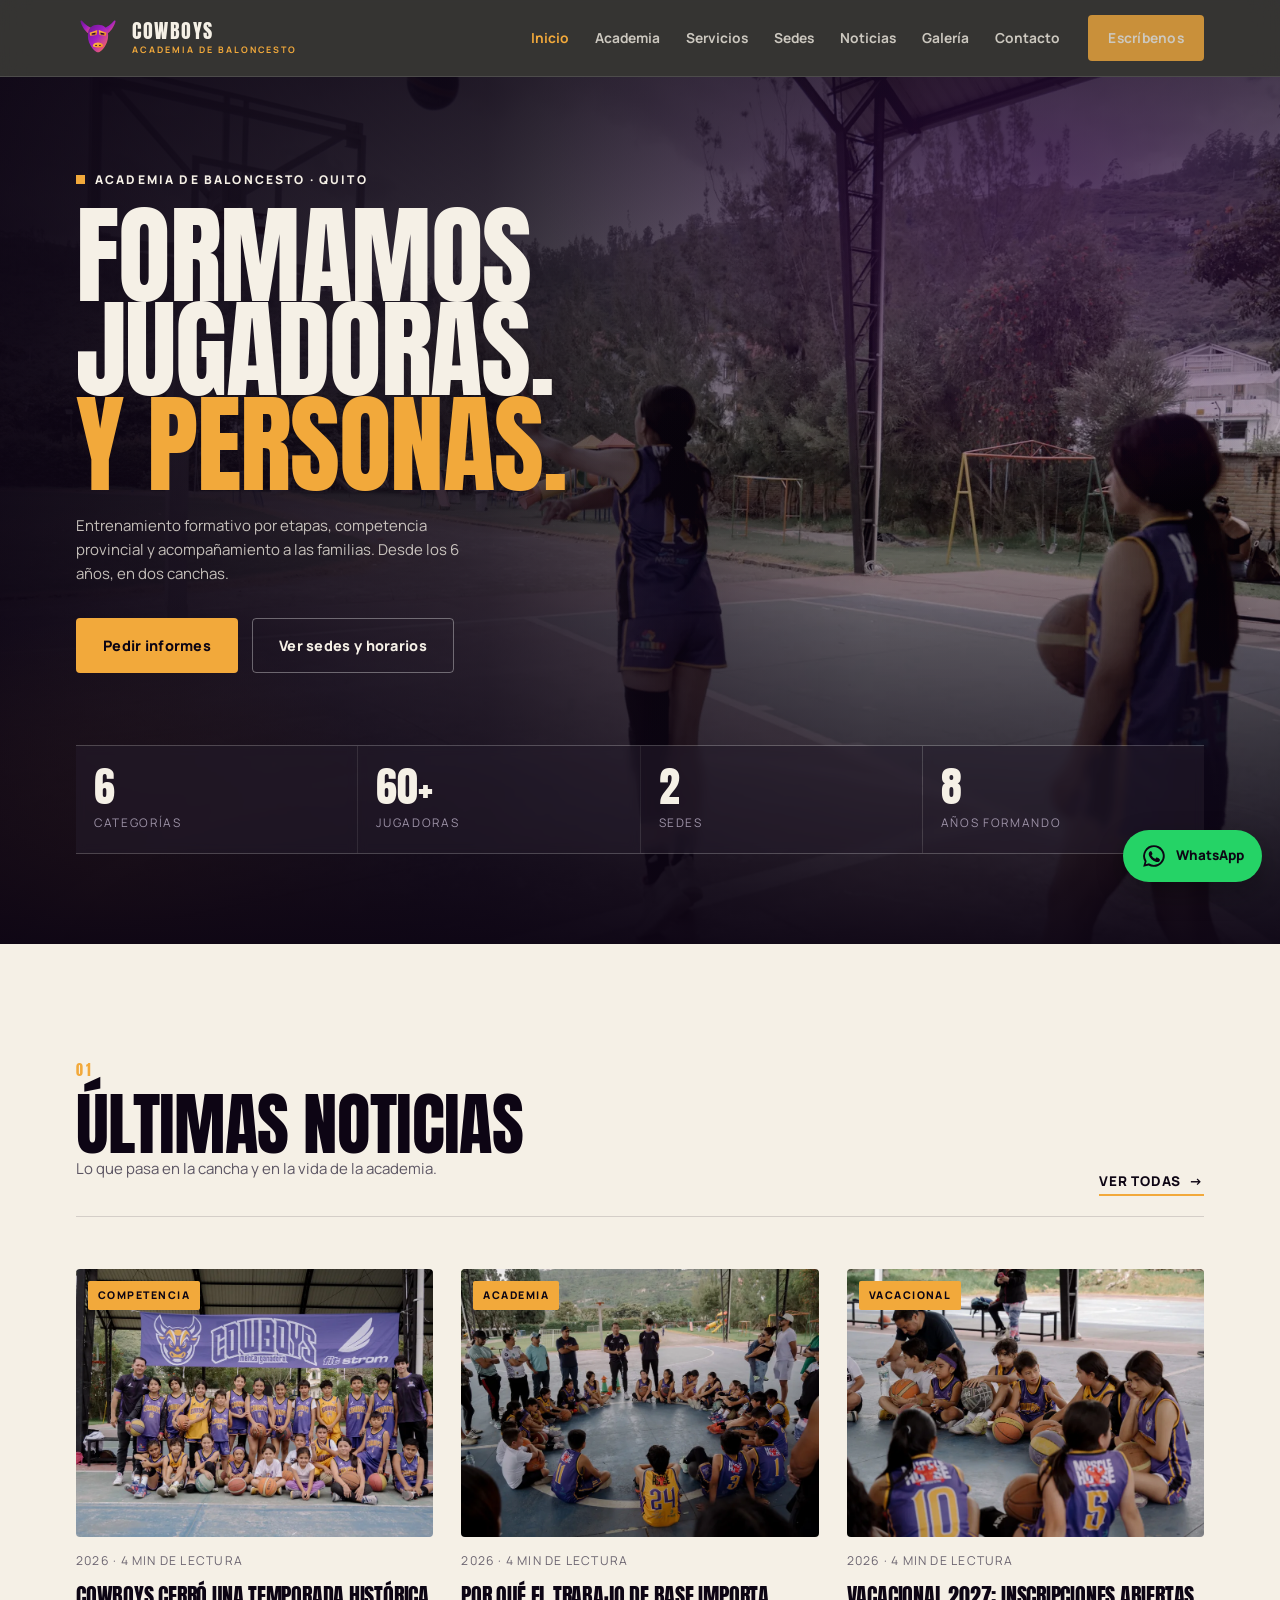
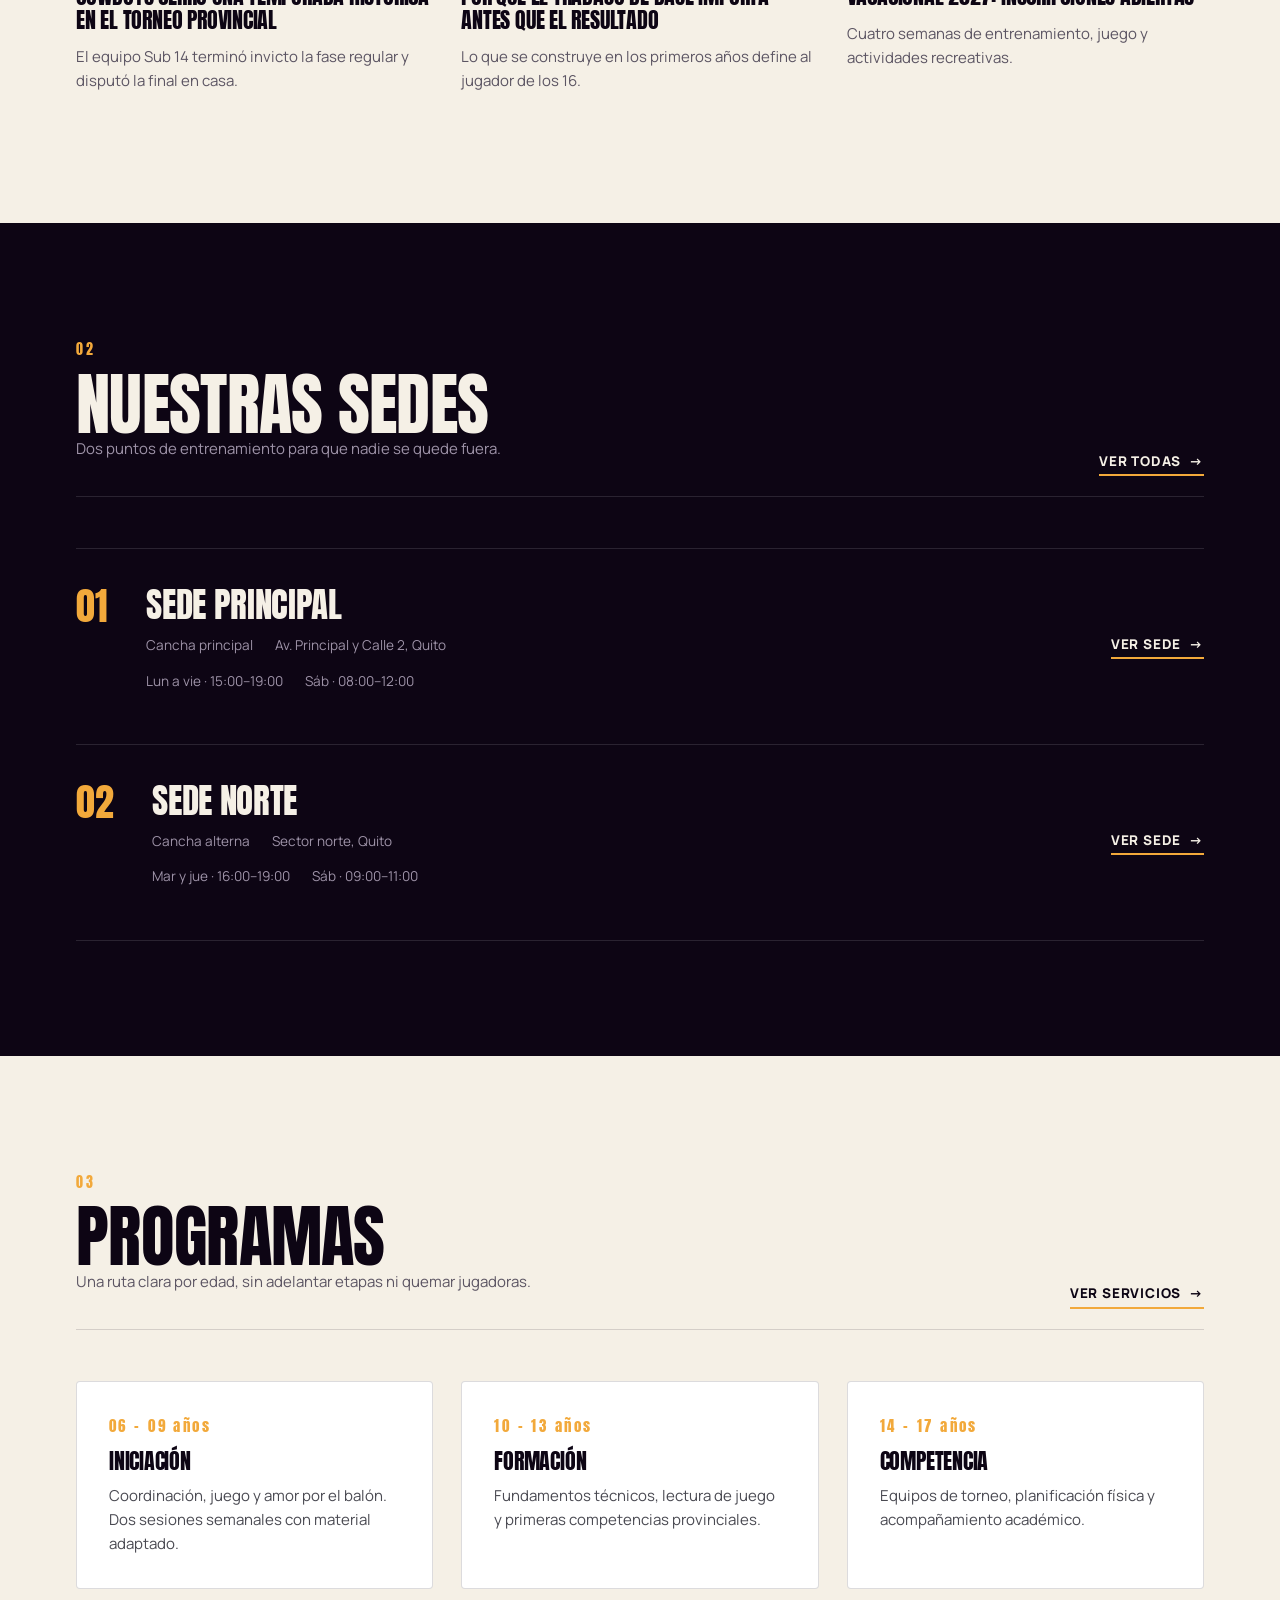
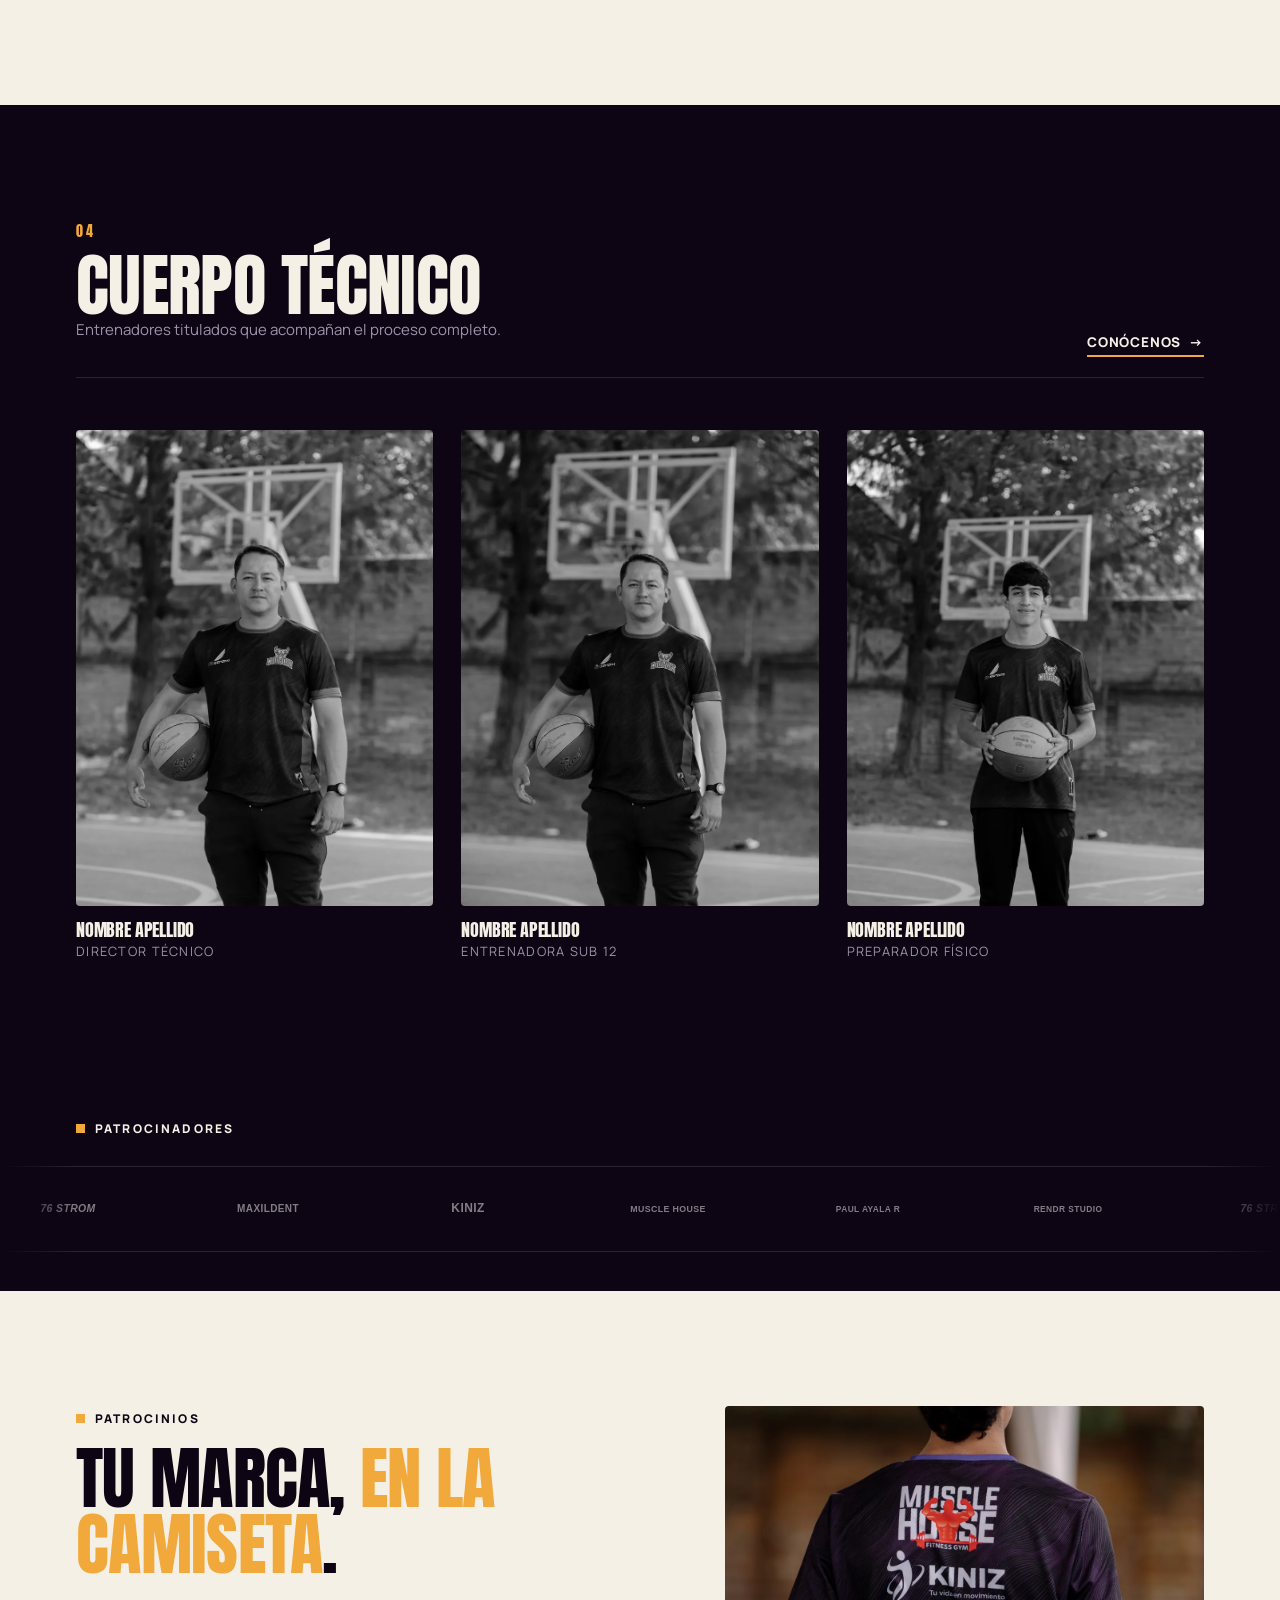
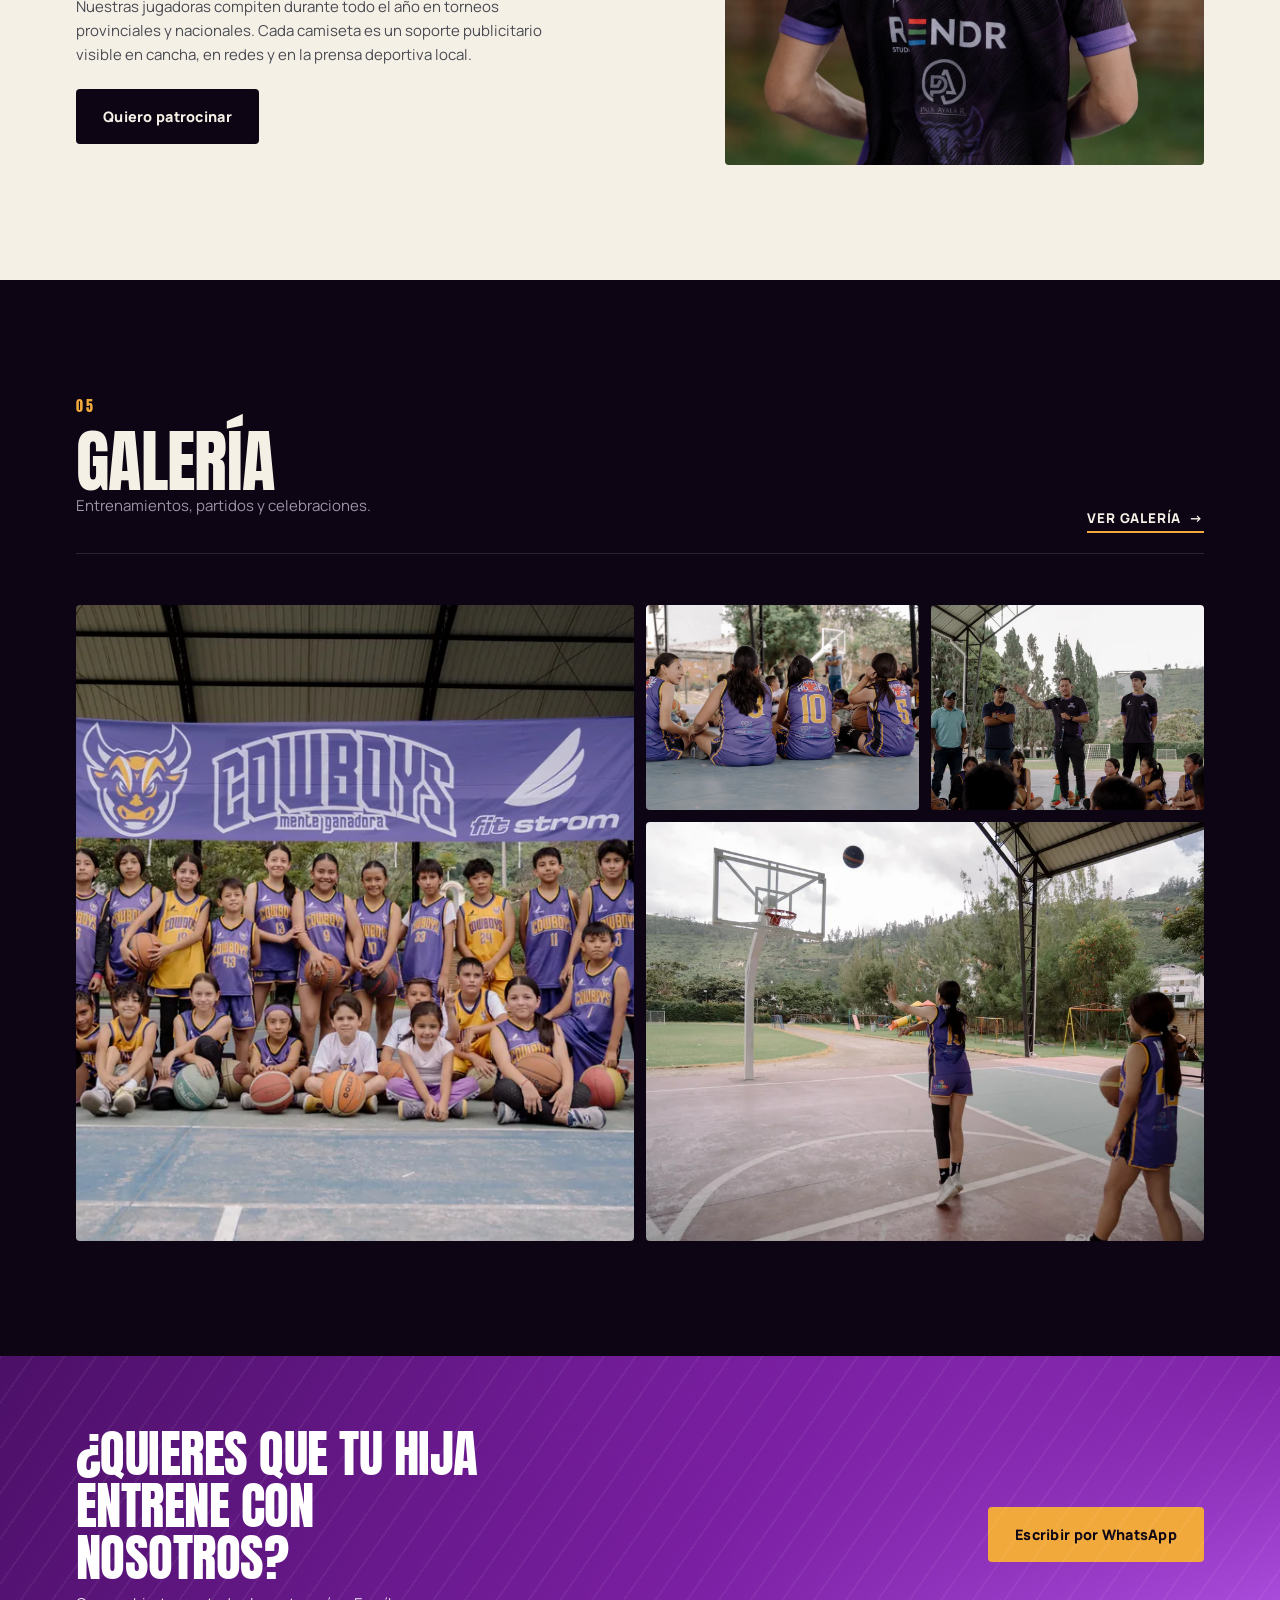
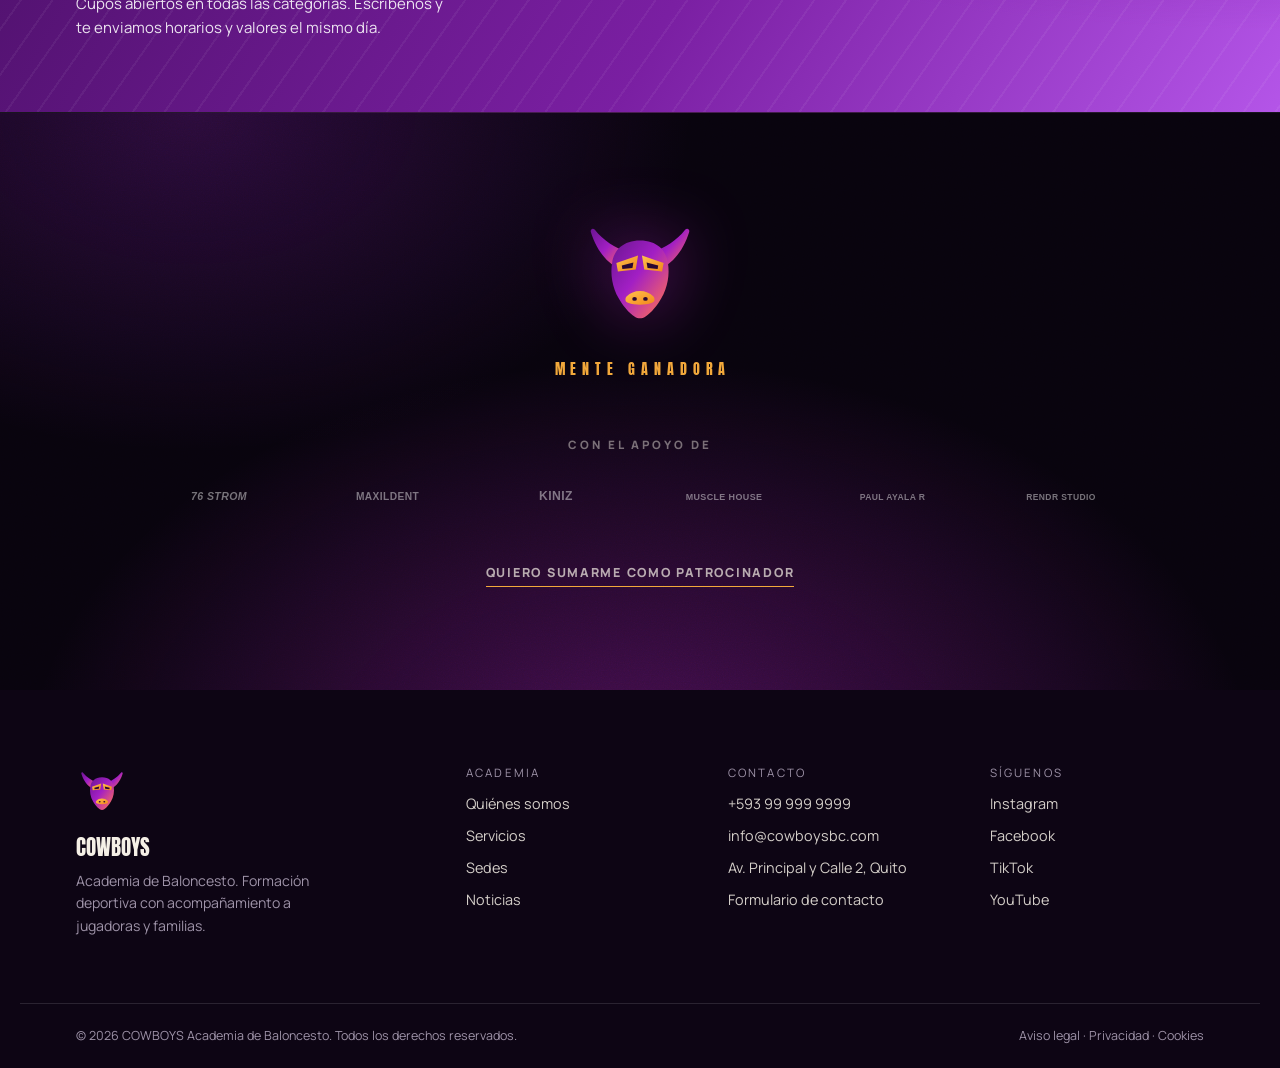
==== commit 205c8d92: "Banner de patrocinadores al cierre de la portada Sección oscura texturizada con el emblema, el lema " ====
--- a/index.html
+++ b/index.html
@@ -251,6 +251,24 @@
   </div>
 </section>
 
+
+<section class="banner" id="patrocinadores" aria-label="Patrocinadores de la academia">
+  <div class="banner__textura" aria-hidden="true"></div>
+  <div class="contenedor banner__interior revelar">
+    <img class="banner__logo" src="assets/img/logo.svg" alt="COWBOYS Academia de Baloncesto" width="120" height="120">
+    <p class="banner__lema">Mente ganadora</p>
+    <p class="banner__intro">Con el apoyo de</p>
+    <ul class="banner__patros">
+      <li><img src="assets/img/patro-76strom.svg" alt="76 Strom" width="340" height="100" loading="lazy"></li>
+      <li><img src="assets/img/patro-maxildent.svg" alt="Maxildent" width="340" height="100" loading="lazy"></li>
+      <li><img src="assets/img/patro-kiniz.svg" alt="Kiniz" width="340" height="100" loading="lazy"></li>
+      <li><img src="assets/img/patro-musclehouse.svg" alt="Muscle House" width="340" height="100" loading="lazy"></li>
+      <li><img src="assets/img/patro-pauloayala.svg" alt="Paul Ayala R" width="340" height="100" loading="lazy"></li>
+      <li><img src="assets/img/patro-rendr.svg" alt="Rendr Studio" width="340" height="100" loading="lazy"></li>
+    </ul>
+    <a class="banner__cta" href="contacto.html">Quiero sumarme como patrocinador</a>
+  </div>
+</section>
 </main>
 
 <footer class="pie">
--- a/assets/css/estilos.css
+++ b/assets/css/estilos.css
@@ -461,3 +461,54 @@
 @media (max-width:640px){
   .hero__fondo{ background-image:url("../img/hero-sm.webp"); background-position:58% 32% }
 }
+
+/* ---------- banner de patrocinadores (cierre) ---------- */
+.banner{
+  position:relative; overflow:hidden; text-align:center;
+  background:
+    radial-gradient(80% 120% at 50% 115%, rgba(192,38,211,.35), transparent 60%),
+    radial-gradient(60% 90% at 15% 0%, rgba(122,31,162,.30), transparent 65%),
+    #08030D;
+  padding-block:clamp(60px,8vw,110px);
+  border-top:1px solid rgba(255,255,255,.07);
+}
+.banner__textura{
+  position:absolute; inset:0; pointer-events:none; opacity:.5; mix-blend-mode:overlay;
+  background-image:url("data:image/svg+xml,%3Csvg xmlns='http://www.w3.org/2000/svg' width='240' height='240'%3E%3Cfilter id='n'%3E%3CfeTurbulence type='fractalNoise' baseFrequency='0.85' numOctaves='3' stitchTiles='stitch'/%3E%3C/filter%3E%3Crect width='240' height='240' filter='url(%23n)' opacity='0.5'/%3E%3C/svg%3E");
+}
+.banner__interior{ position:relative; display:flex; flex-direction:column; align-items:center }
+.banner__logo{
+  width:clamp(84px,10vw,124px); height:auto;
+  filter:drop-shadow(0 0 34px rgba(192,38,211,.45));
+}
+.banner__lema{
+  font-family:var(--display); text-transform:uppercase;
+  letter-spacing:.42em; text-indent:.42em;
+  font-size:clamp(.72rem,1.1vw,.92rem); color:var(--rojo); margin:18px 0 0;
+}
+.banner__intro{
+  margin:clamp(34px,5vw,56px) 0 0;
+  font-size:.72rem; font-weight:800; letter-spacing:.26em; text-transform:uppercase;
+  color:rgba(245,240,230,.45);
+}
+.banner__patros{
+  display:flex; flex-wrap:wrap; align-items:center; justify-content:center;
+  gap:clamp(18px,4vw,54px); margin:22px 0 0; max-width:1000px;
+}
+.banner__patros img{ height:clamp(30px,3.4vw,44px); width:auto; opacity:.72; transition:opacity .2s }
+.banner__patros img:hover{ opacity:1 }
+.banner__cta{
+  margin-top:clamp(30px,4vw,46px);
+  font-size:.78rem; font-weight:800; letter-spacing:.14em; text-transform:uppercase;
+  color:rgba(245,240,230,.7); border-bottom:1px solid var(--rojo); padding-bottom:3px;
+}
+.banner__cta:hover{ color:var(--rojo) }
+
+/* rejilla de logos de patrocinadores */
+.banner__patros{
+  display:grid; grid-template-columns:repeat(6, minmax(0,1fr));
+  gap:clamp(14px,2.4vw,30px); width:100%; max-width:980px; align-items:center;
+}
+.banner__patros img{ height:auto; width:100%; opacity:.72 }
+@media (max-width:820px){ .banner__patros{ grid-template-columns:repeat(3,minmax(0,1fr)); max-width:620px; gap:22px } }
+@media (max-width:460px){ .banner__patros{ grid-template-columns:repeat(2,minmax(0,1fr)); max-width:420px } }
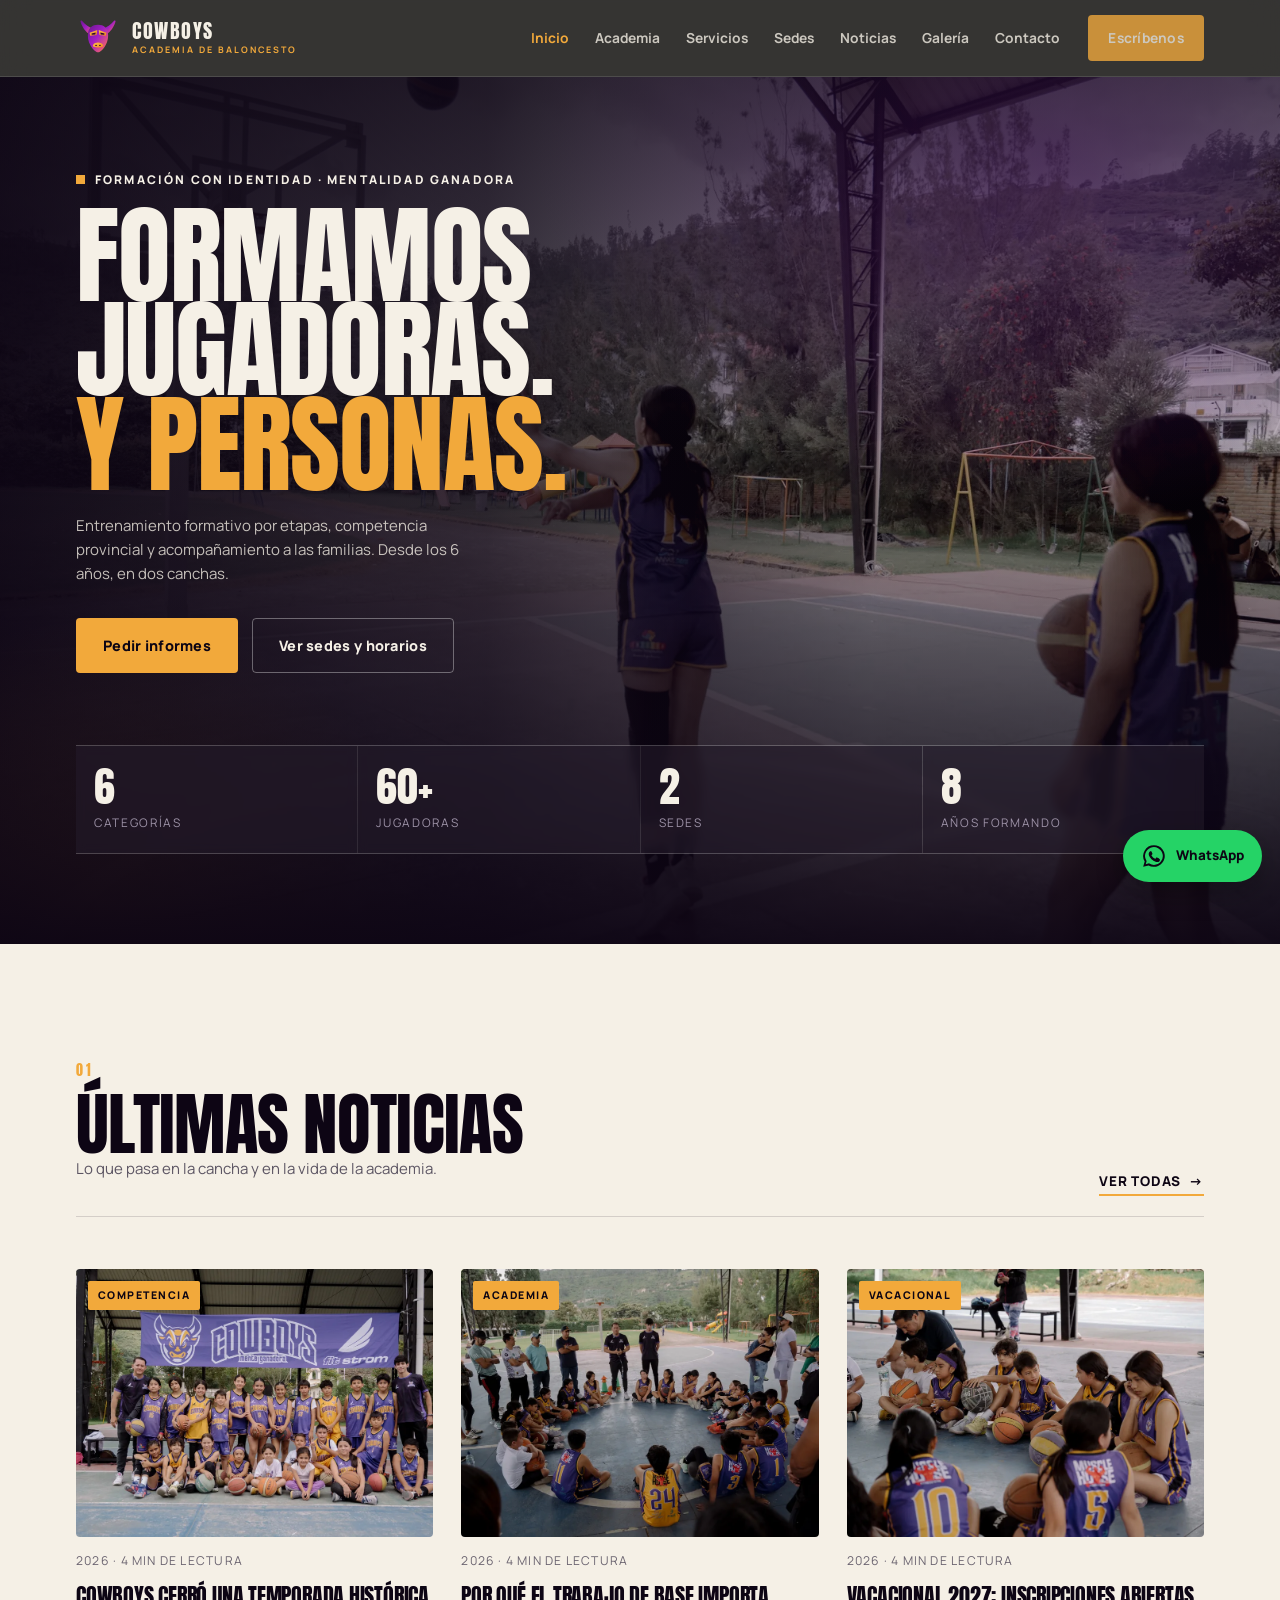
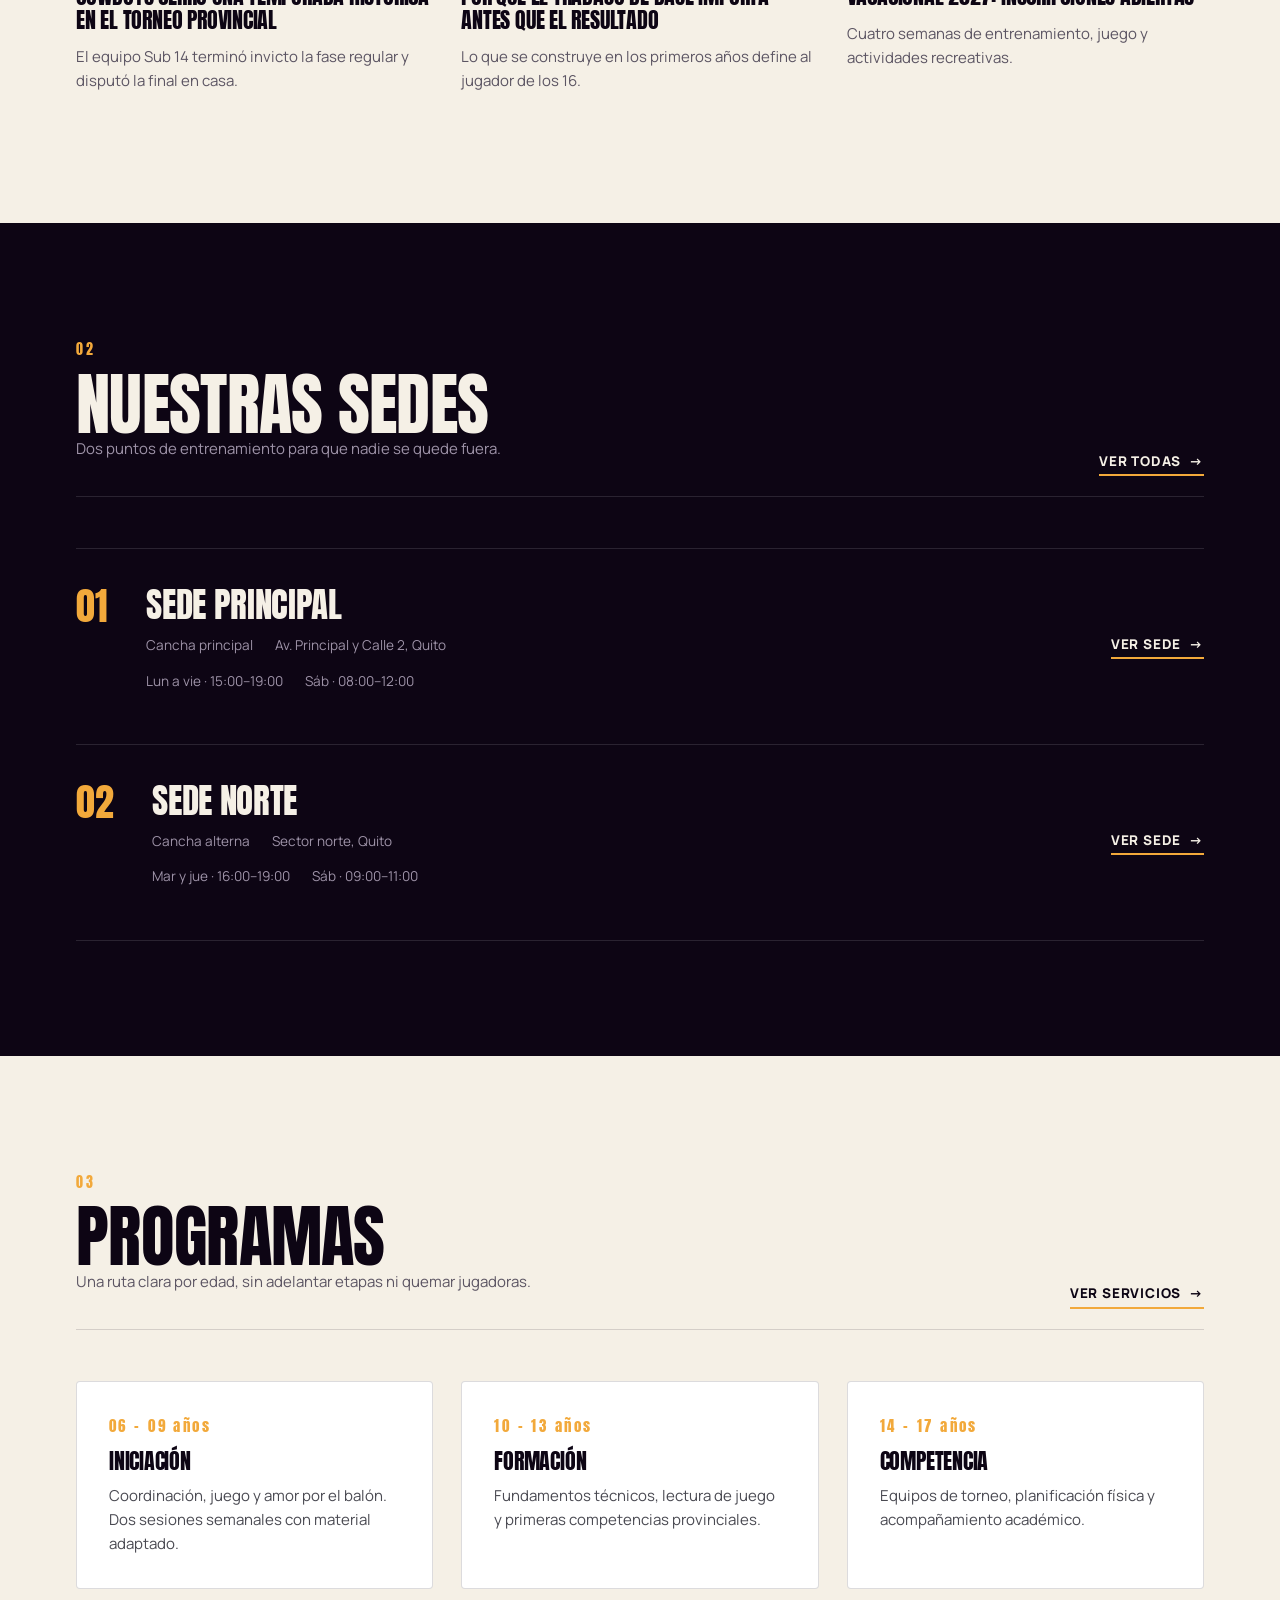
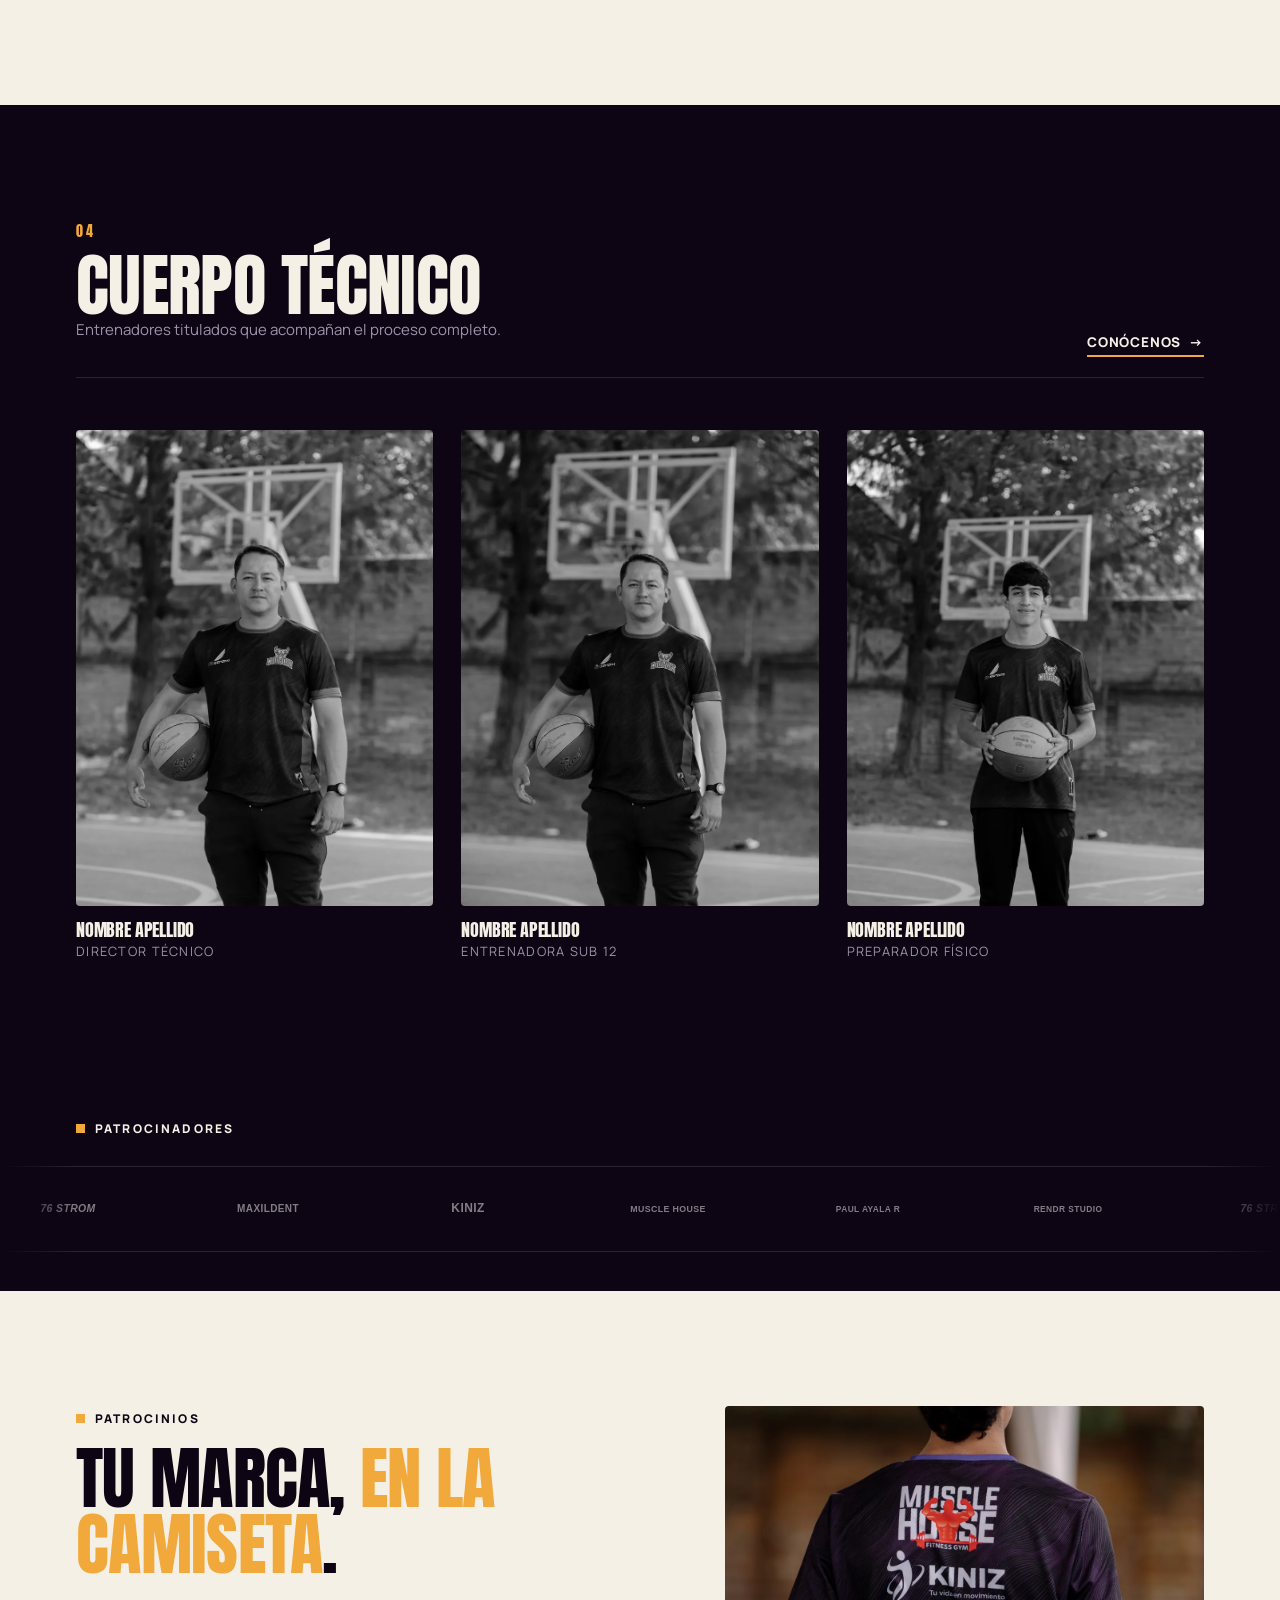
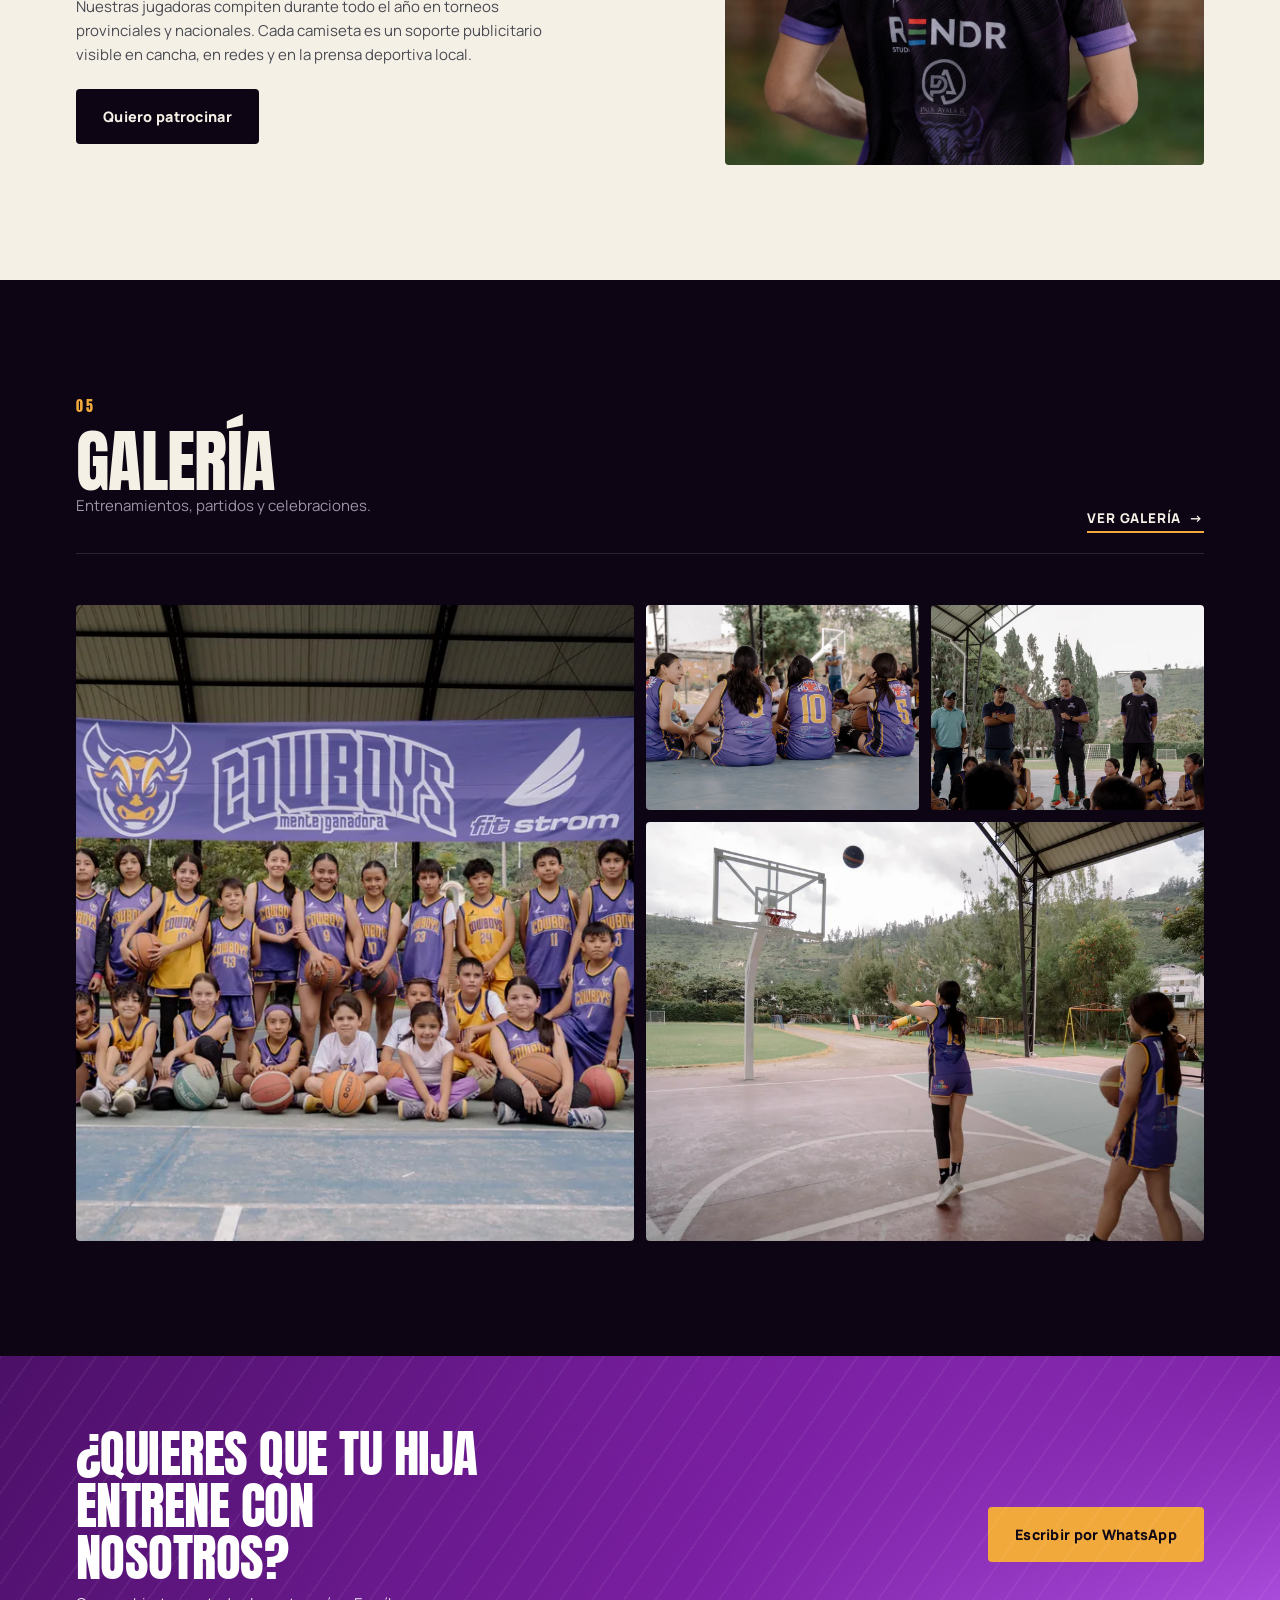
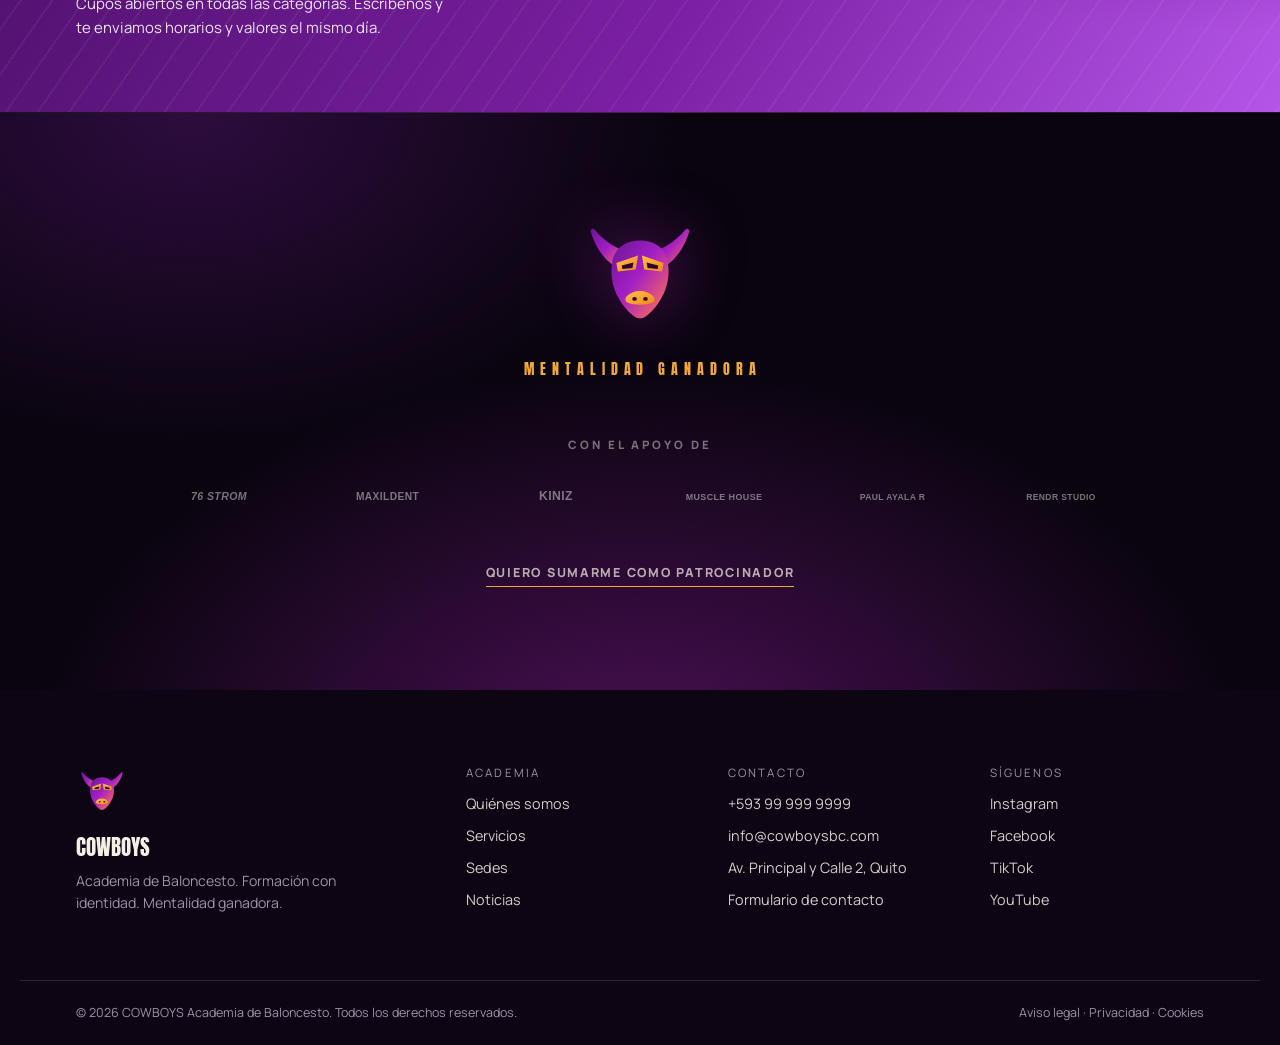
==== commit 84e9389f: "Lema oficial, redes sociales y tarjeta de Instagram Slogan 'Formación con identidad · Mentalidad gan" ====
--- a/index.html
+++ b/index.html
@@ -19,7 +19,7 @@
 {"@context":"https://schema.org","@type":"SportsOrganization","name":"COWBOYS Academia de Baloncesto",
 "description":"Academia de baloncesto formativa en Quito. Categorías Sub 8 a Sub 16, entrenamiento por etapas y competencia provincial.","telephone":"+593 99 999 9999","email":"info@cowboysbc.com",
 "address":{"@type":"PostalAddress","streetAddress":"Av. Principal y Calle 2, Quito","addressCountry":"EC"},
-"sameAs":[]}
+"sameAs":["https://www.instagram.com/cowboysbasket","https://www.facebook.com/cowboysbasket","https://www.tiktok.com/@cowboysbasket"]}
 </script>
 </head>
 <body>
@@ -54,7 +54,7 @@
 <section class="hero">
   <div class="hero__fondo" aria-hidden="true"></div>
   <div class="contenedor hero__interior">
-    <span class="kicker kicker--claro">Academia de Baloncesto · Quito</span>
+    <span class="kicker kicker--claro">Formación con identidad · Mentalidad ganadora</span>
     <h1>Formamos jugadoras.<br><em>Y personas.</em></h1>
     <p class="hero__texto">Entrenamiento formativo por etapas, competencia provincial y acompañamiento
       a las familias. Desde los 6 años, en dos canchas.</p>
@@ -256,7 +256,7 @@
   <div class="banner__textura" aria-hidden="true"></div>
   <div class="contenedor banner__interior revelar">
     <img class="banner__logo" src="assets/img/logo.svg" alt="COWBOYS Academia de Baloncesto" width="120" height="120">
-    <p class="banner__lema">Mente ganadora</p>
+    <p class="banner__lema">Mentalidad ganadora</p>
     <p class="banner__intro">Con el apoyo de</p>
     <ul class="banner__patros">
       <li><img src="assets/img/patro-76strom.svg" alt="76 Strom" width="340" height="100" loading="lazy"></li>
@@ -276,7 +276,7 @@
     <div class="pie__marca">
       <img src="assets/img/logo.svg" alt="" width="52" height="52">
       <p class="pie__nombre">COWBOYS</p>
-      <p class="pie__lema">Academia de Baloncesto. Formación deportiva con acompañamiento a jugadoras y familias.</p>
+      <p class="pie__lema">Academia de Baloncesto. Formación con identidad. Mentalidad ganadora.</p>
     </div>
     <nav class="pie__col" aria-label="Secciones">
       <h2>Academia</h2>
@@ -299,9 +299,9 @@
     <div class="pie__col">
       <h2>Síguenos</h2>
       <ul>
-        <li><a href="#" rel="noopener">Instagram</a></li>
-        <li><a href="#" rel="noopener">Facebook</a></li>
-        <li><a href="#" rel="noopener">TikTok</a></li>
+        <li><a href="https://www.instagram.com/cowboysbasket" target="_blank" rel="noopener">Instagram</a></li>
+        <li><a href="https://www.facebook.com/cowboysbasket" target="_blank" rel="noopener">Facebook</a></li>
+        <li><a href="https://www.tiktok.com/@cowboysbasket" target="_blank" rel="noopener">TikTok</a></li>
         <li><a href="#" rel="noopener">YouTube</a></li>
       </ul>
     </div>
--- a/assets/css/estilos.css
+++ b/assets/css/estilos.css
@@ -512,3 +512,15 @@
 .banner__patros img{ height:auto; width:100%; opacity:.72 }
 @media (max-width:820px){ .banner__patros{ grid-template-columns:repeat(3,minmax(0,1fr)); max-width:620px; gap:22px } }
 @media (max-width:460px){ .banner__patros{ grid-template-columns:repeat(2,minmax(0,1fr)); max-width:420px } }
+
+/* ---------- tarjeta de Instagram ---------- */
+.ig-card{
+  display:flex; gap:18px; align-items:center;
+  margin-top:24px; padding:18px;
+  background:#fff; border:1px solid var(--linea-oscura); border-radius:var(--radio);
+}
+.ig-card img{ width:104px; height:104px; flex-shrink:0; border-radius:3px }
+.ig-card h3{ font-size:.72rem; letter-spacing:.16em; text-transform:uppercase; color:#6A6A72; margin-bottom:4px }
+.ig-card p{ margin:0 0 4px; font-weight:800 }
+.ig-card p a{ border-bottom:1px solid var(--rojo) }
+.ig-card__nota{ font-weight:400 !important; font-size:.8rem; color:#5C5563; margin-top:6px !important }
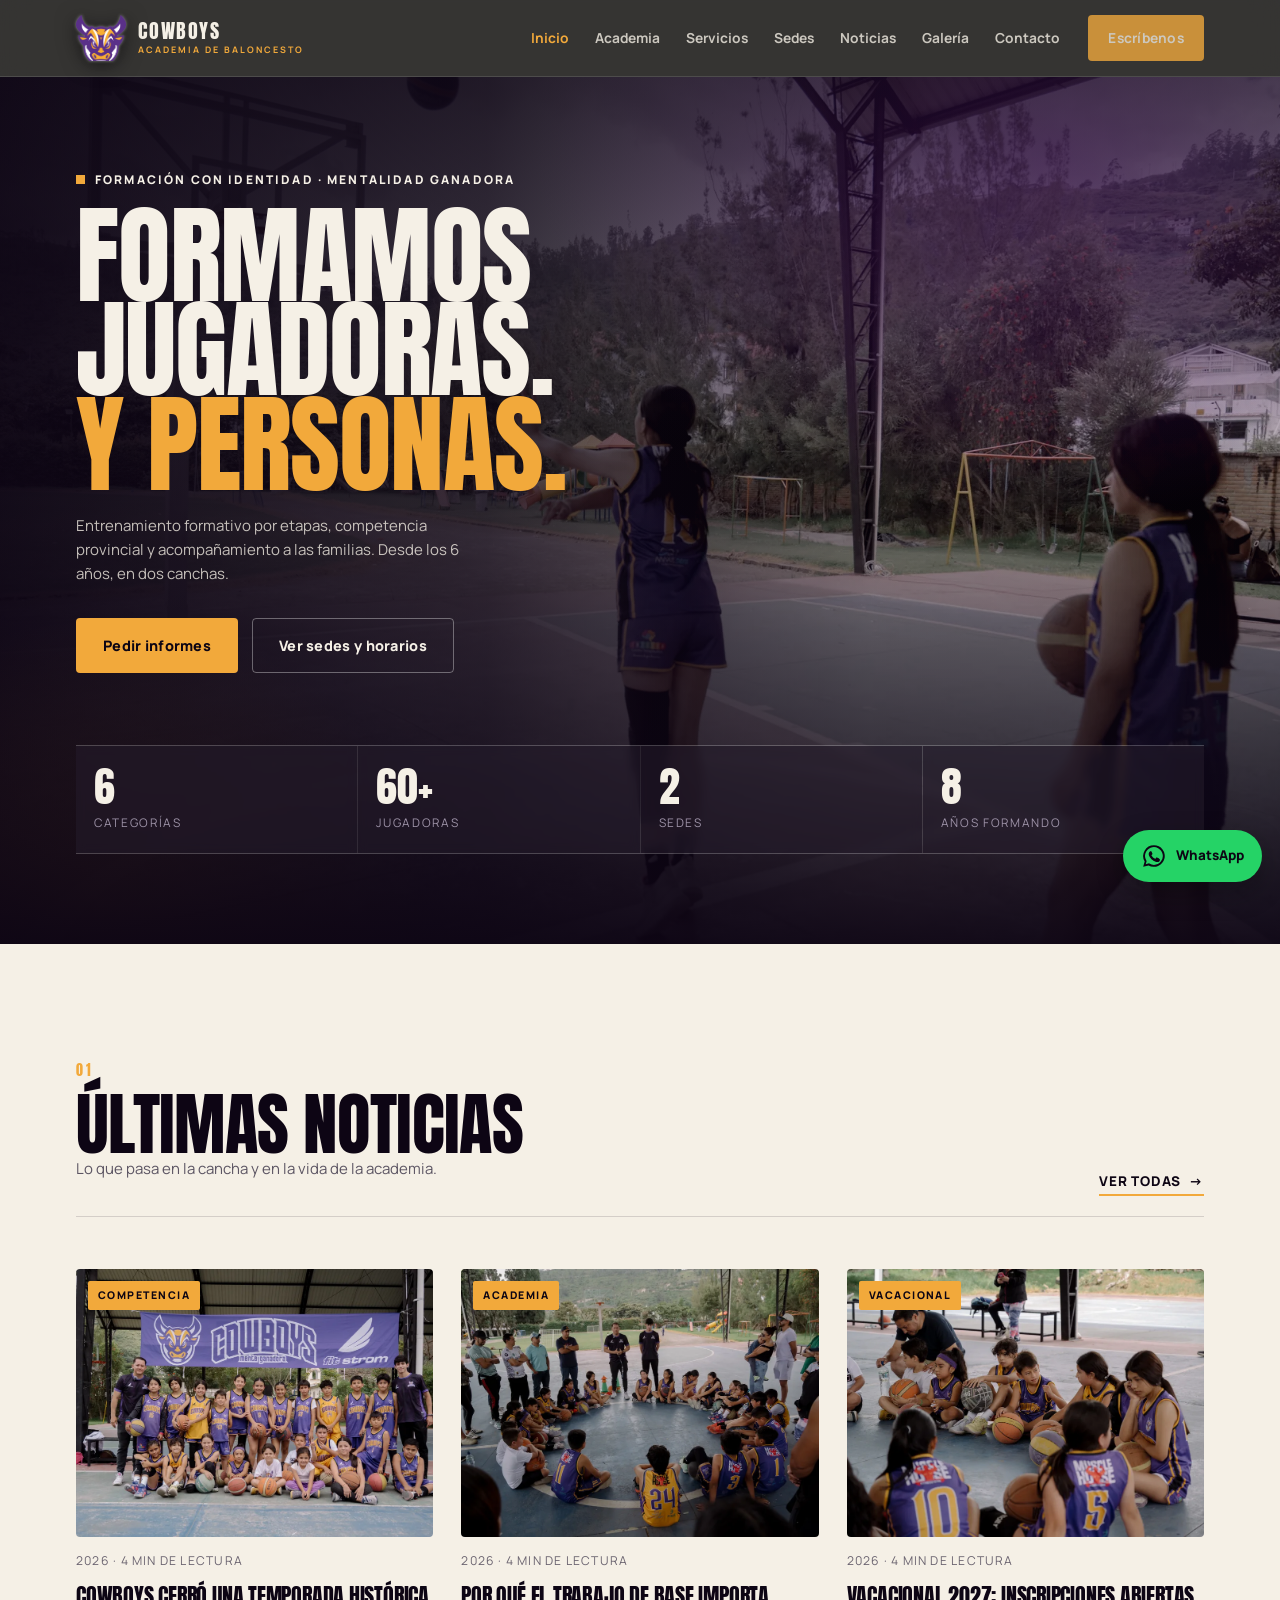
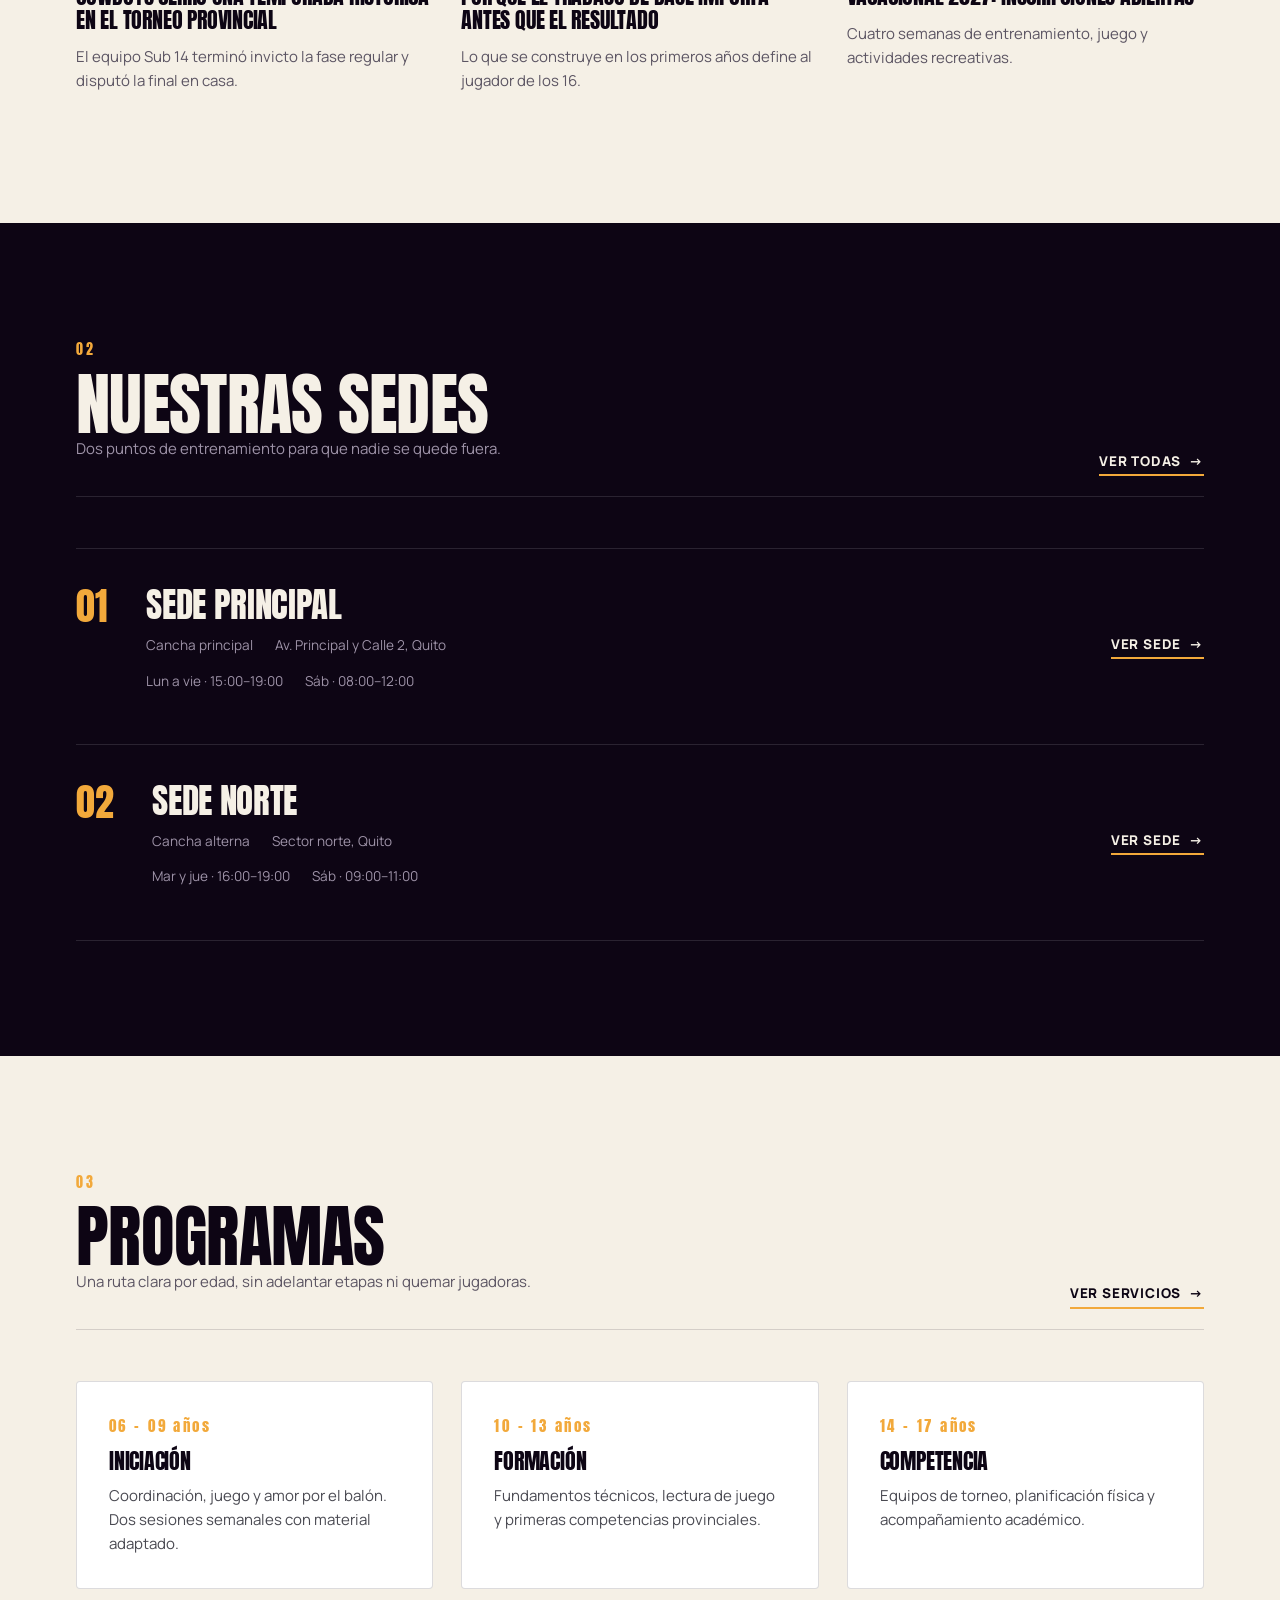
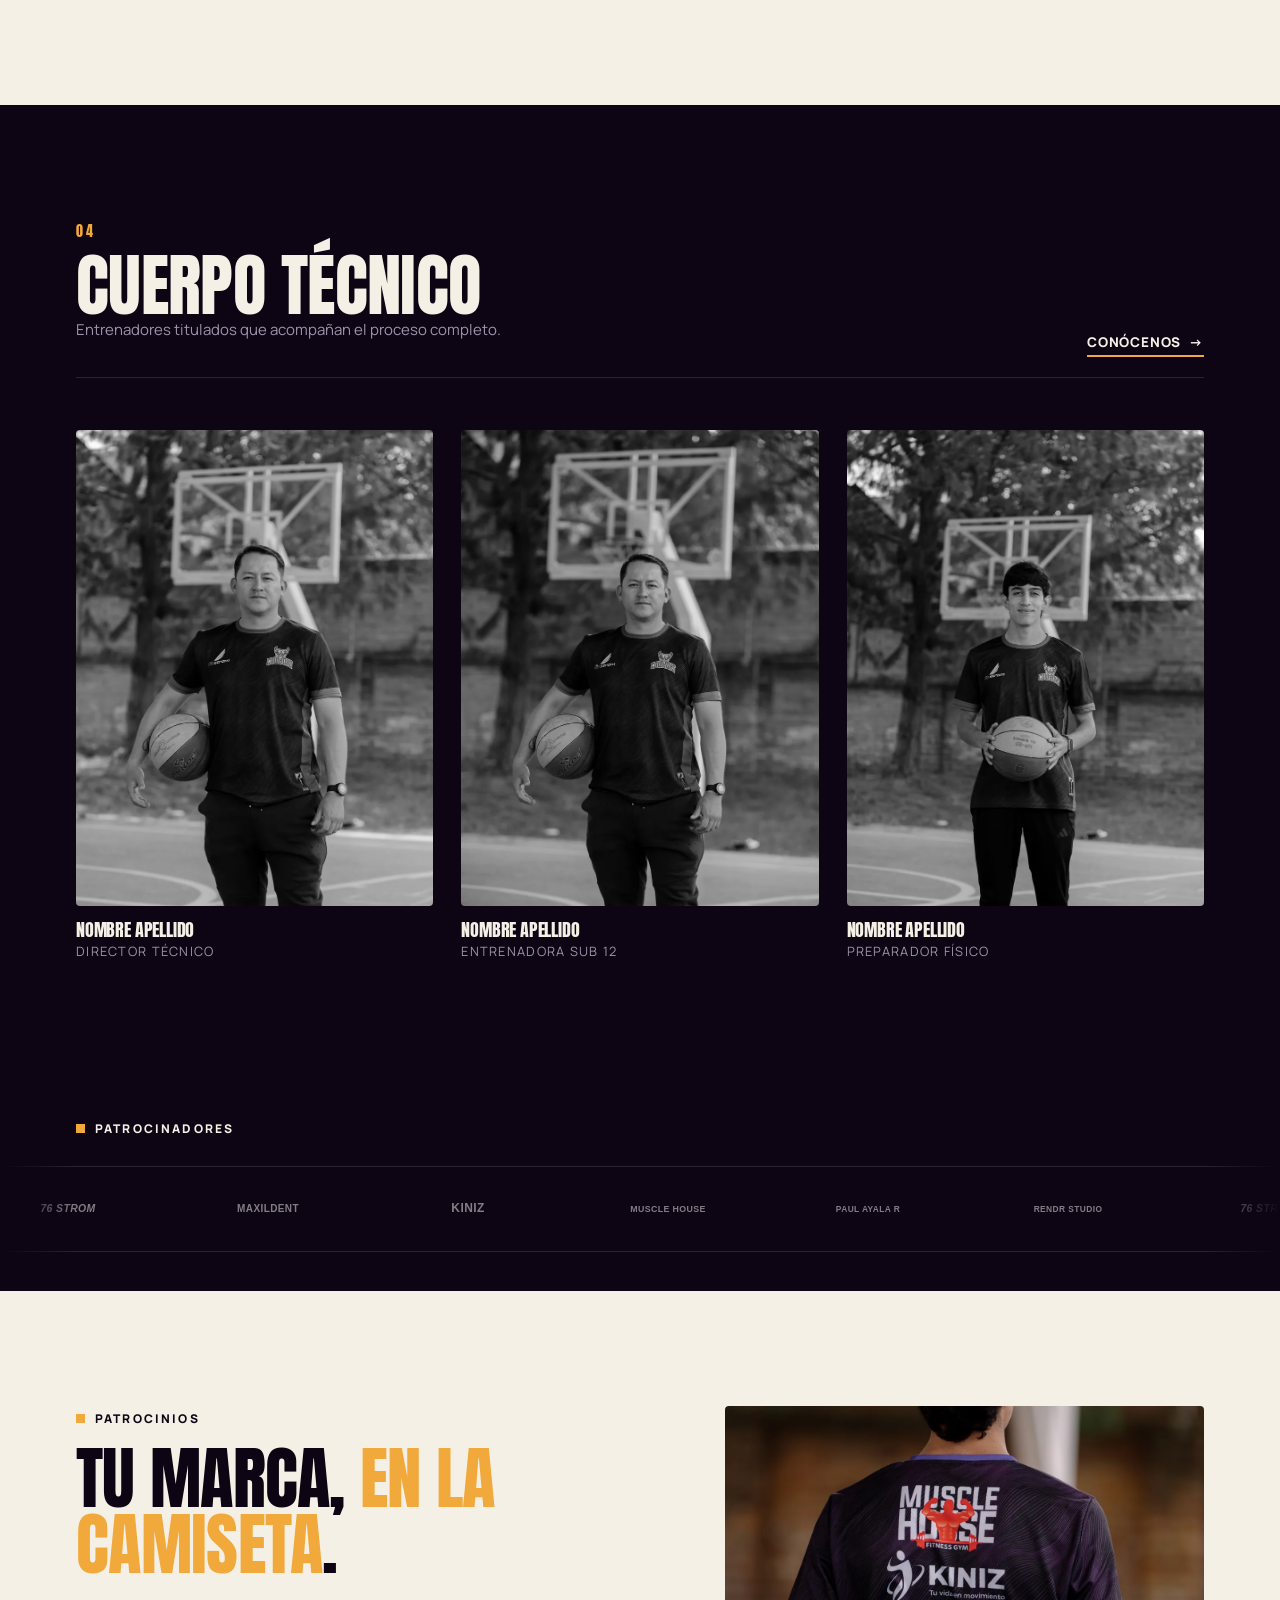
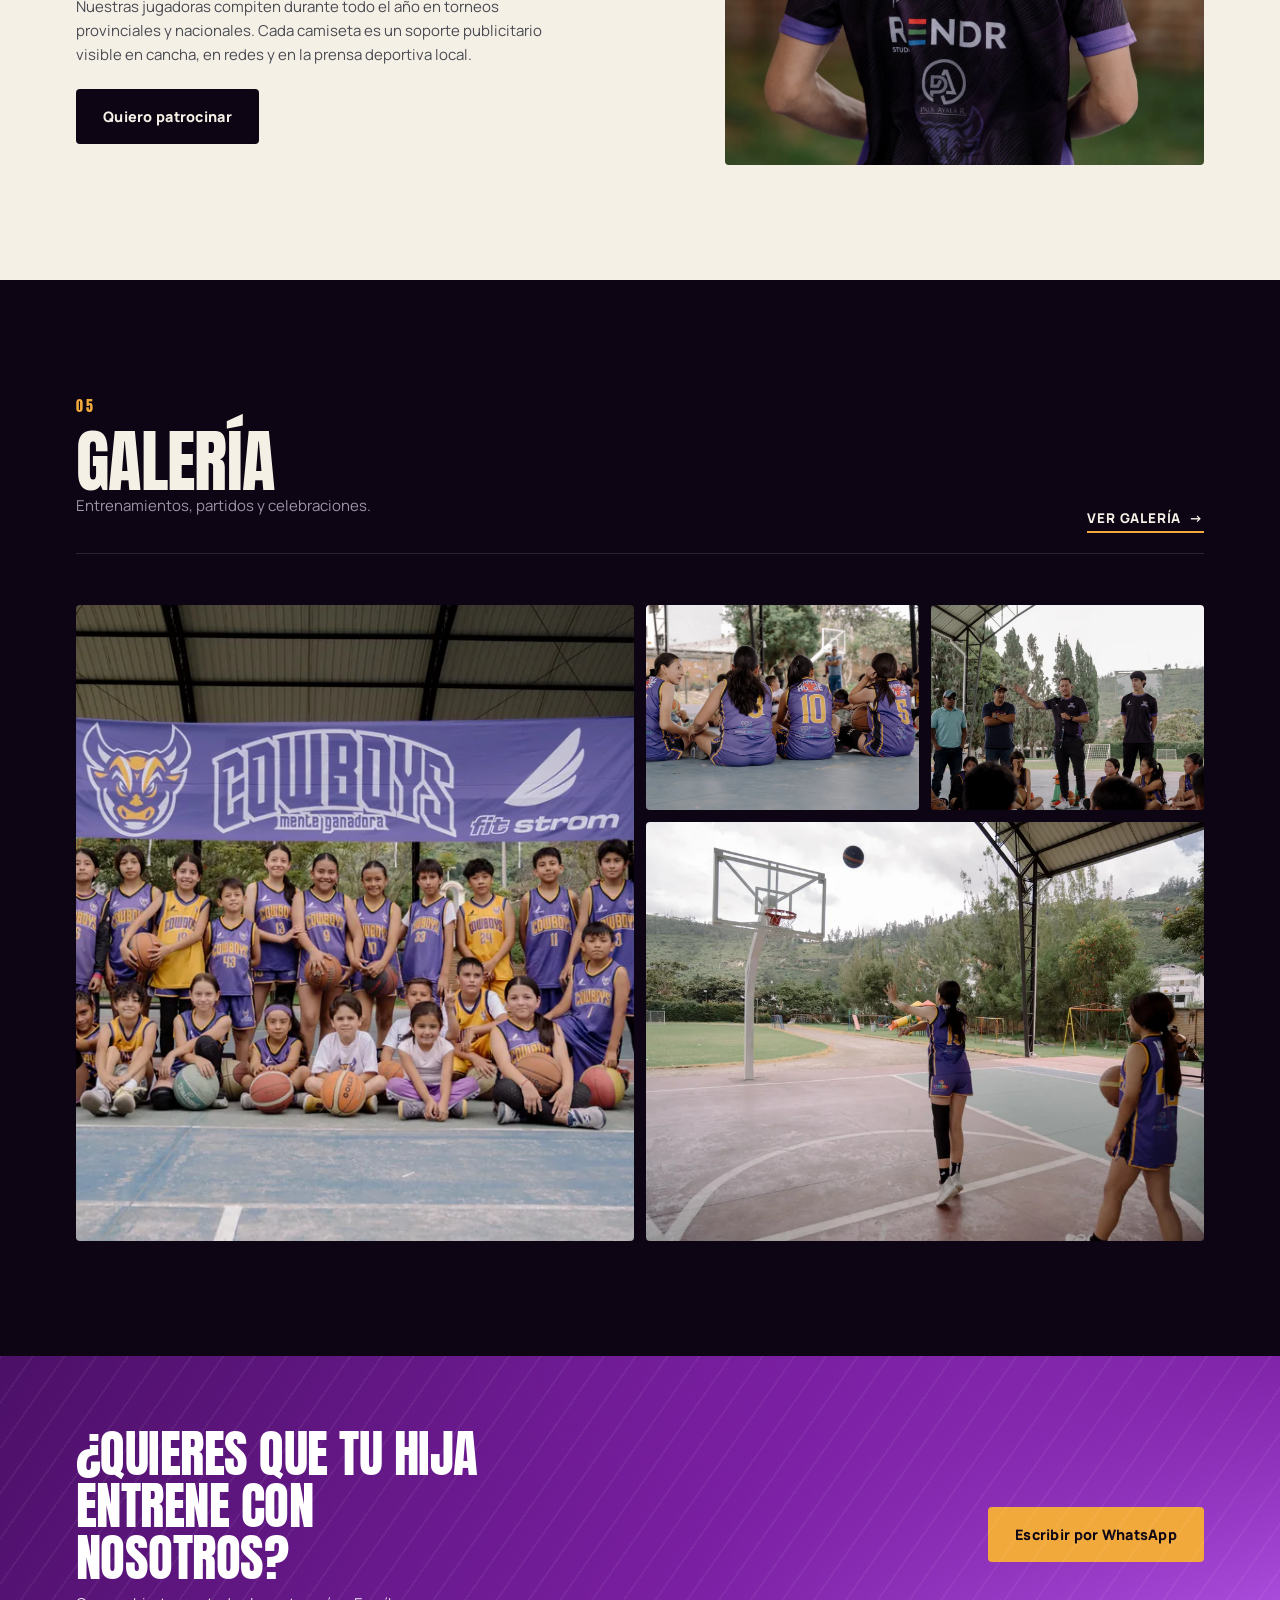
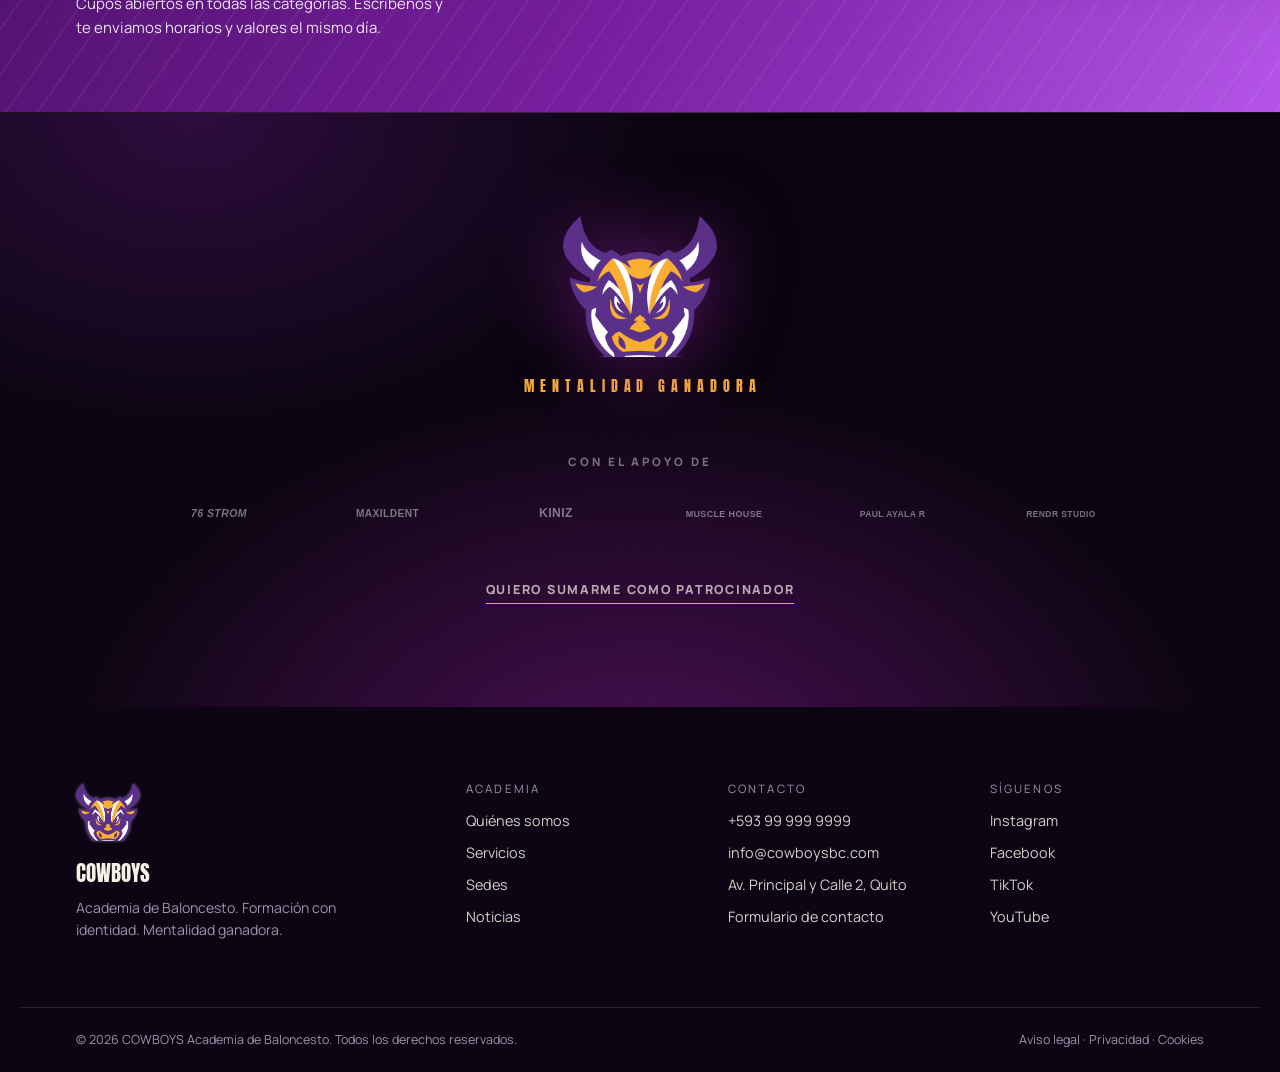
==== commit 122281c0: "Logo oficial de COWBOYS en todo el sitio Cabeza del toro extraída del vectorial LOGO UNIFORMES.ai co" ====
--- a/index.html
+++ b/index.html
@@ -10,7 +10,8 @@
 <meta property="og:description" content="Academia de baloncesto formativa en Quito. Categorías Sub 8 a Sub 16, entrenamiento por etapas y competencia provincial.">
 <meta property="og:image" content="assets/img/hero.webp">
 <meta name="theme-color" content="#0D0514">
-<link rel="icon" href="assets/img/favicon.svg" type="image/svg+xml">
+<link rel="icon" href="assets/img/favicon.png" type="image/png">
+<link rel="apple-touch-icon" href="assets/img/favicon.png">
 <link rel="preconnect" href="https://fonts.googleapis.com">
 <link rel="preconnect" href="https://fonts.gstatic.com" crossorigin>
 <link href="https://fonts.googleapis.com/css2?family=Anton&family=Manrope:wght@400;500;700;800&display=swap" rel="stylesheet">
@@ -28,7 +29,7 @@
 <header class="cabecera" id="cabecera">
   <div class="contenedor cabecera__fila">
     <a class="marca" href="index.html" aria-label="COWBOYS Academia de Baloncesto, ir al inicio">
-      <img src="assets/img/logo.svg" alt="" width="44" height="44">
+      <img src="assets/img/logo-toro.png" alt="" width="900" height="820">
       <span class="marca__texto">COWBOYS<small>Academia de Baloncesto</small></span>
     </a>
     <nav class="nav" id="nav" aria-label="Navegación principal">
@@ -255,7 +256,7 @@
 <section class="banner" id="patrocinadores" aria-label="Patrocinadores de la academia">
   <div class="banner__textura" aria-hidden="true"></div>
   <div class="contenedor banner__interior revelar">
-    <img class="banner__logo" src="assets/img/logo.svg" alt="COWBOYS Academia de Baloncesto" width="120" height="120">
+    <img class="banner__logo" src="assets/img/logo-toro.png" alt="COWBOYS Academia de Baloncesto" width="900" height="820">
     <p class="banner__lema">Mentalidad ganadora</p>
     <p class="banner__intro">Con el apoyo de</p>
     <ul class="banner__patros">
@@ -274,7 +275,7 @@
 <footer class="pie">
   <div class="contenedor pie__grid">
     <div class="pie__marca">
-      <img src="assets/img/logo.svg" alt="" width="52" height="52">
+      <img src="assets/img/logo-toro.png" alt="" width="900" height="820">
       <p class="pie__nombre">COWBOYS</p>
       <p class="pie__lema">Academia de Baloncesto. Formación con identidad. Mentalidad ganadora.</p>
     </div>
--- a/assets/css/estilos.css
+++ b/assets/css/estilos.css
@@ -124,6 +124,8 @@
 }
 .cabecera__fila{ display:flex; align-items:center; gap:24px; height:76px }
 .marca{ display:flex; align-items:center; gap:12px; color:var(--hueso); flex-shrink:0 }
+.marca img{ height:46px; width:auto; display:block;
+  filter:drop-shadow(0 0 1.5px rgba(255,255,255,.45)) drop-shadow(0 3px 10px rgba(0,0,0,.6)) }
 .marca__texto{
   display:flex; flex-direction:column; line-height:1;
   font-family:var(--display); text-transform:uppercase;
@@ -382,6 +384,8 @@
   display:grid; grid-template-columns:1.6fr 1fr 1fr 1fr;
   gap:clamp(24px,4vw,48px); padding-bottom:clamp(32px,4vw,56px);
 }
+.pie__marca img{ height:58px; width:auto; display:block; margin-bottom:16px;
+  filter:drop-shadow(0 0 1.5px rgba(255,255,255,.35)) }
 .pie__nombre{ font-family:var(--display); text-transform:uppercase; font-size:1.3rem; margin:12px 0 6px }
 .pie__lema{ color:var(--gris); font-size:.88rem; max-width:30ch }
 .pie__col h2{ font-size:.72rem; letter-spacing:.18em; text-transform:uppercase; color:var(--gris); margin-bottom:14px }
@@ -459,6 +463,7 @@
 
 /* ---------- hero más liviano en móvil ---------- */
 @media (max-width:640px){
+  .marca img{ height:40px }
   .hero__fondo{ background-image:url("../img/hero-sm.webp"); background-position:58% 32% }
 }
 
@@ -478,8 +483,8 @@
 }
 .banner__interior{ position:relative; display:flex; flex-direction:column; align-items:center }
 .banner__logo{
-  width:clamp(84px,10vw,124px); height:auto;
-  filter:drop-shadow(0 0 34px rgba(192,38,211,.45));
+  height:clamp(104px,11vw,144px); width:auto;
+  filter:drop-shadow(0 0 40px rgba(192,38,211,.45));
 }
 .banner__lema{
   font-family:var(--display); text-transform:uppercase;
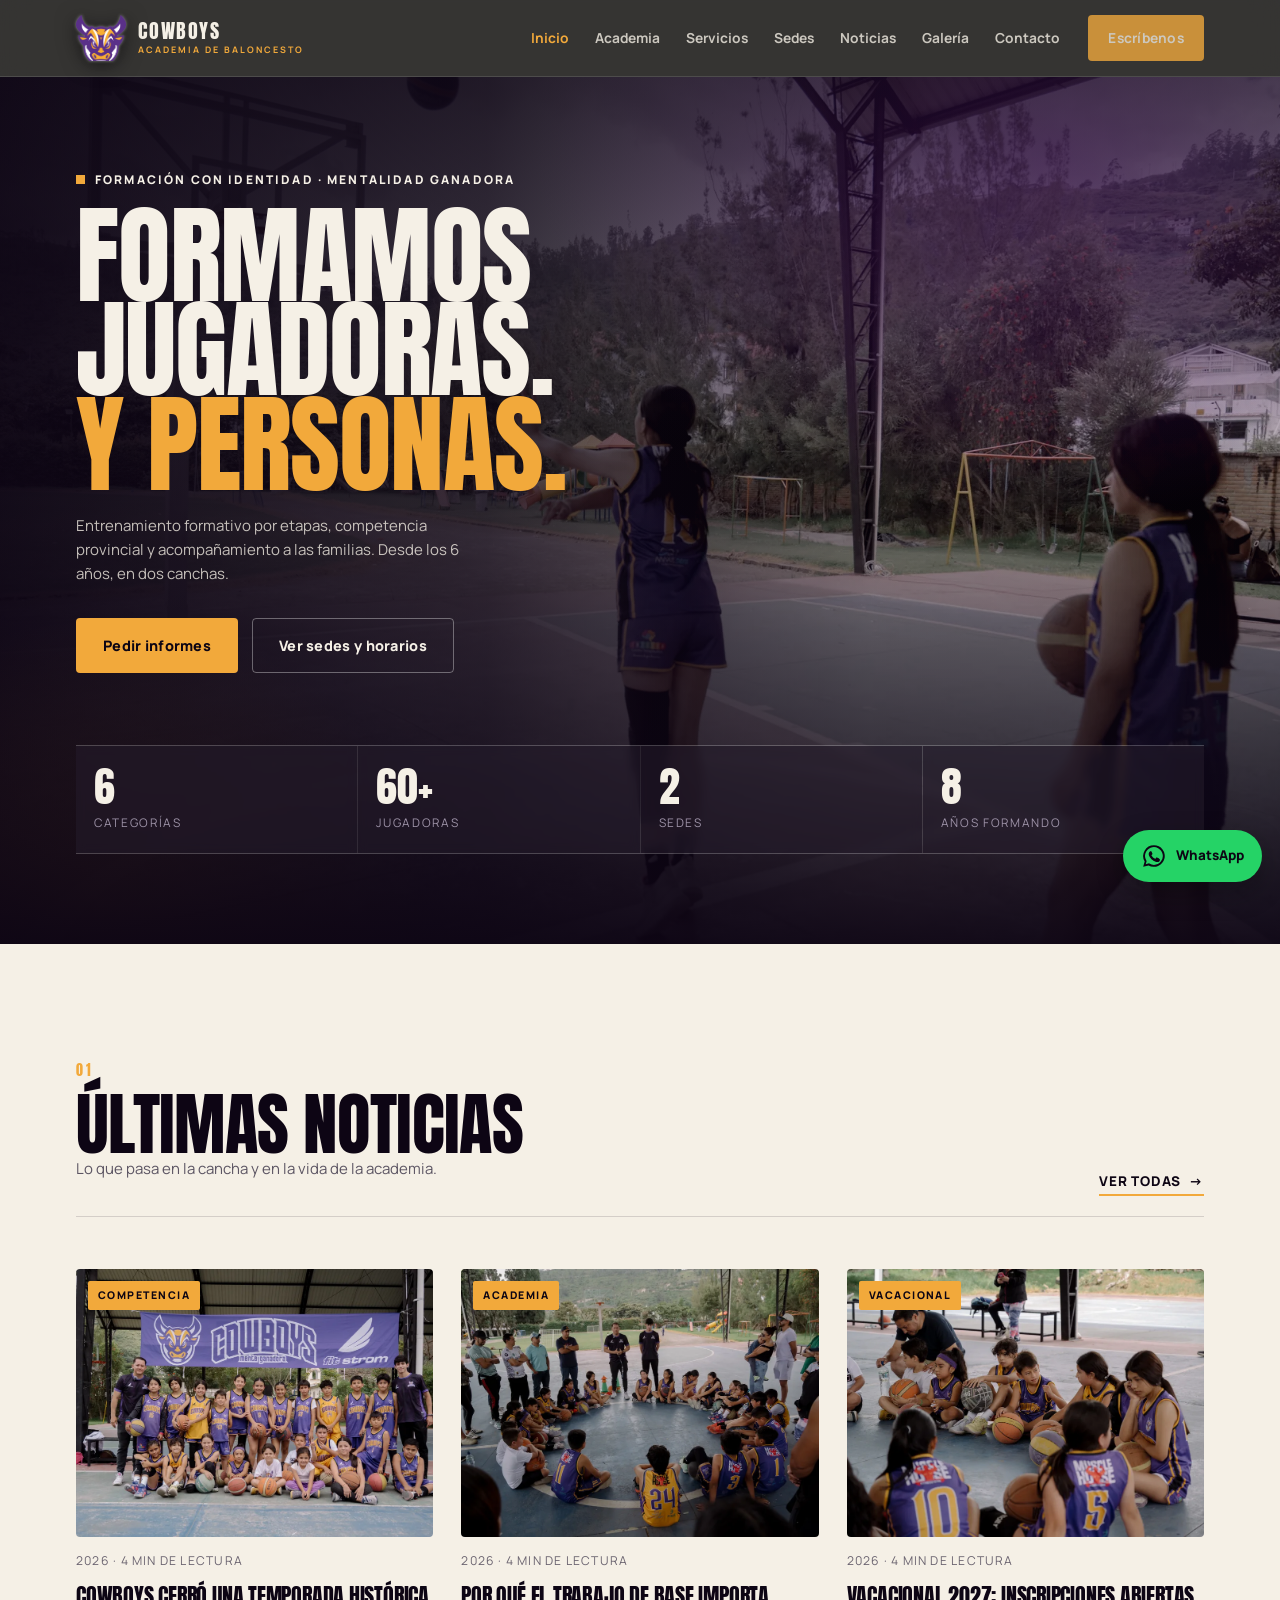
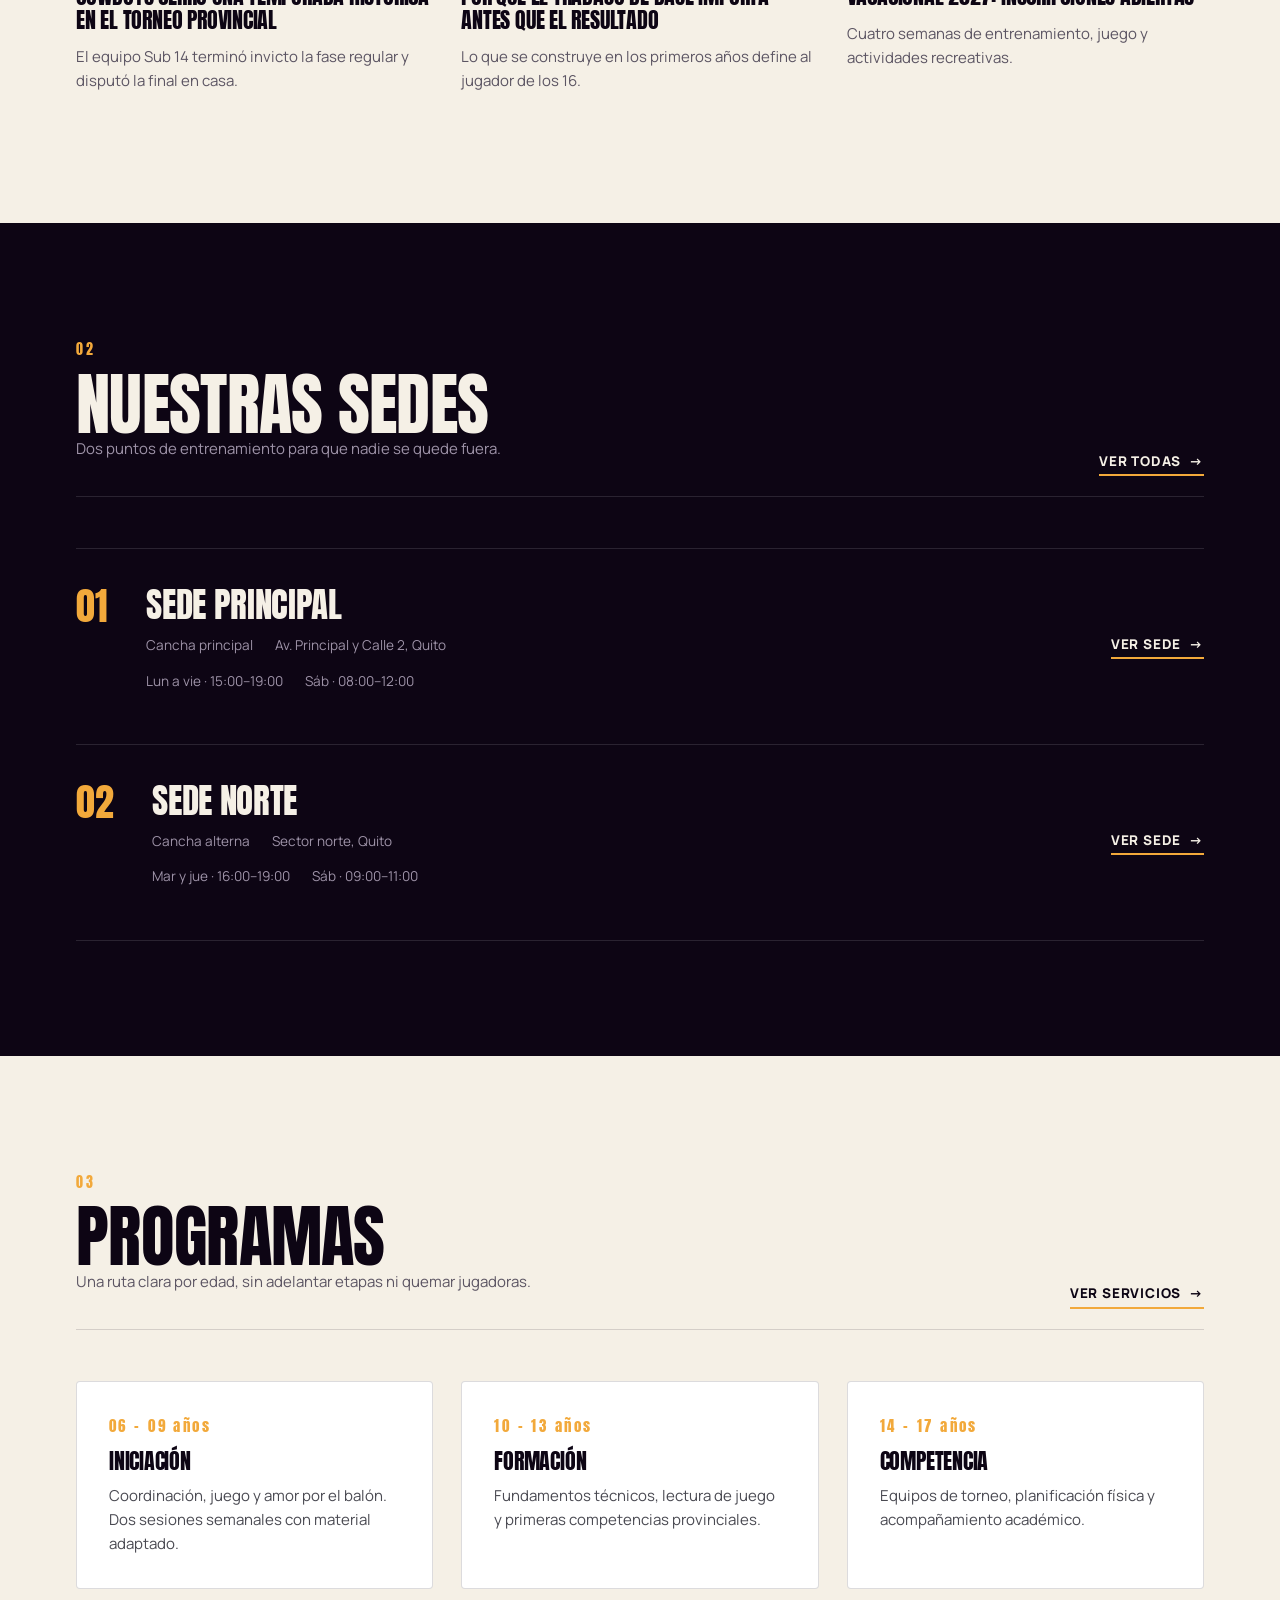
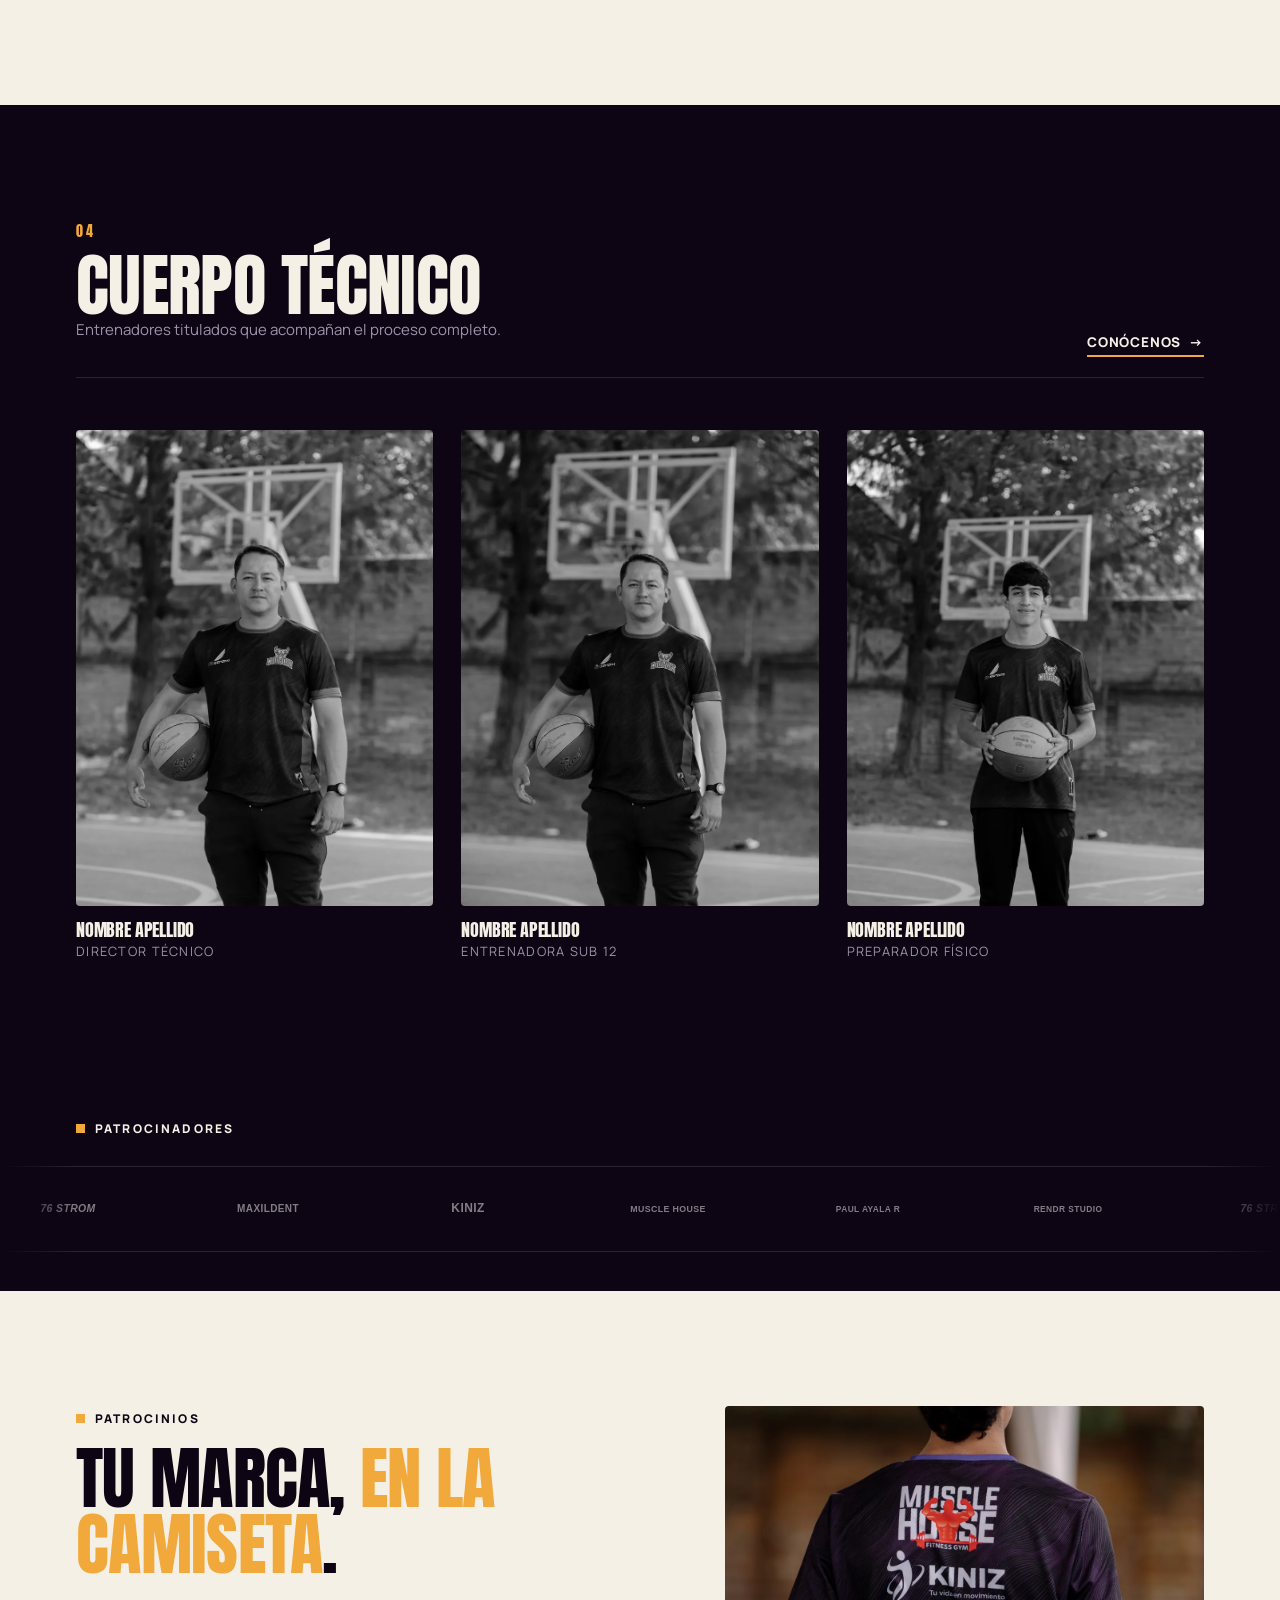
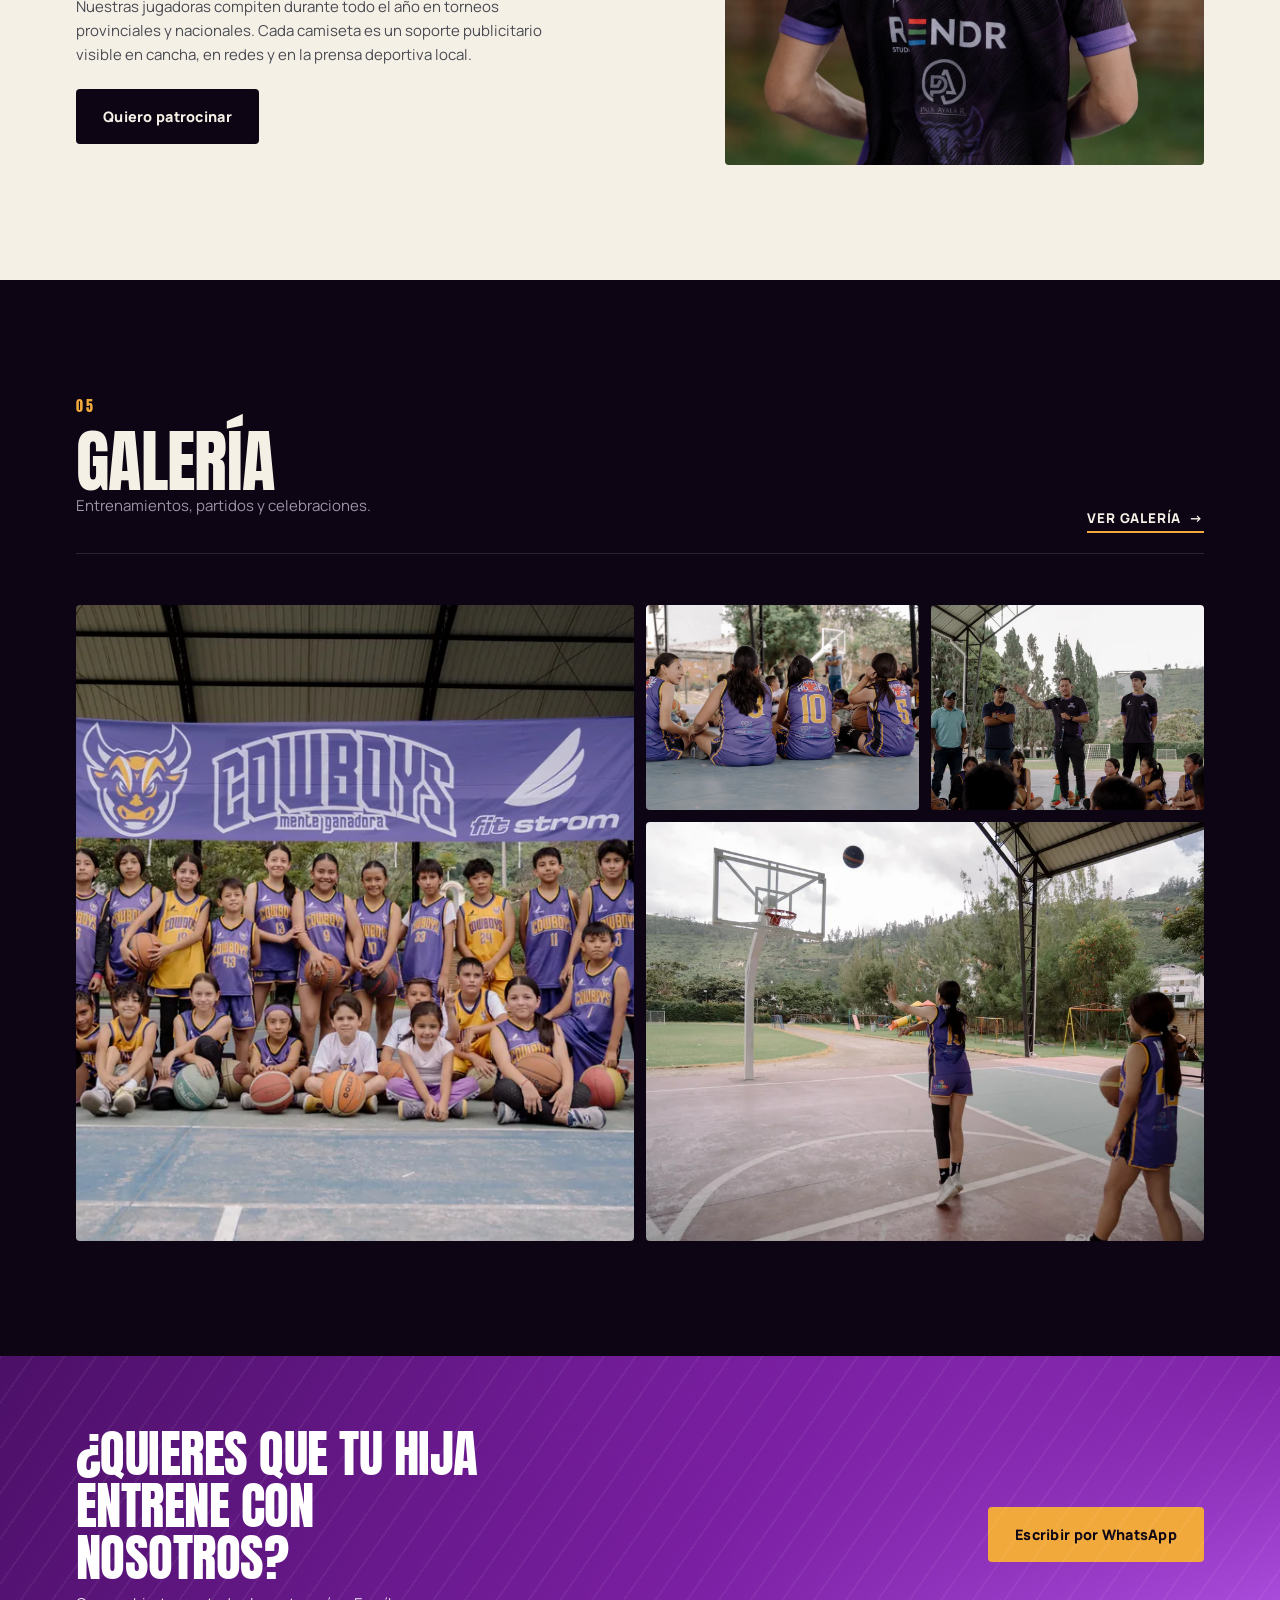
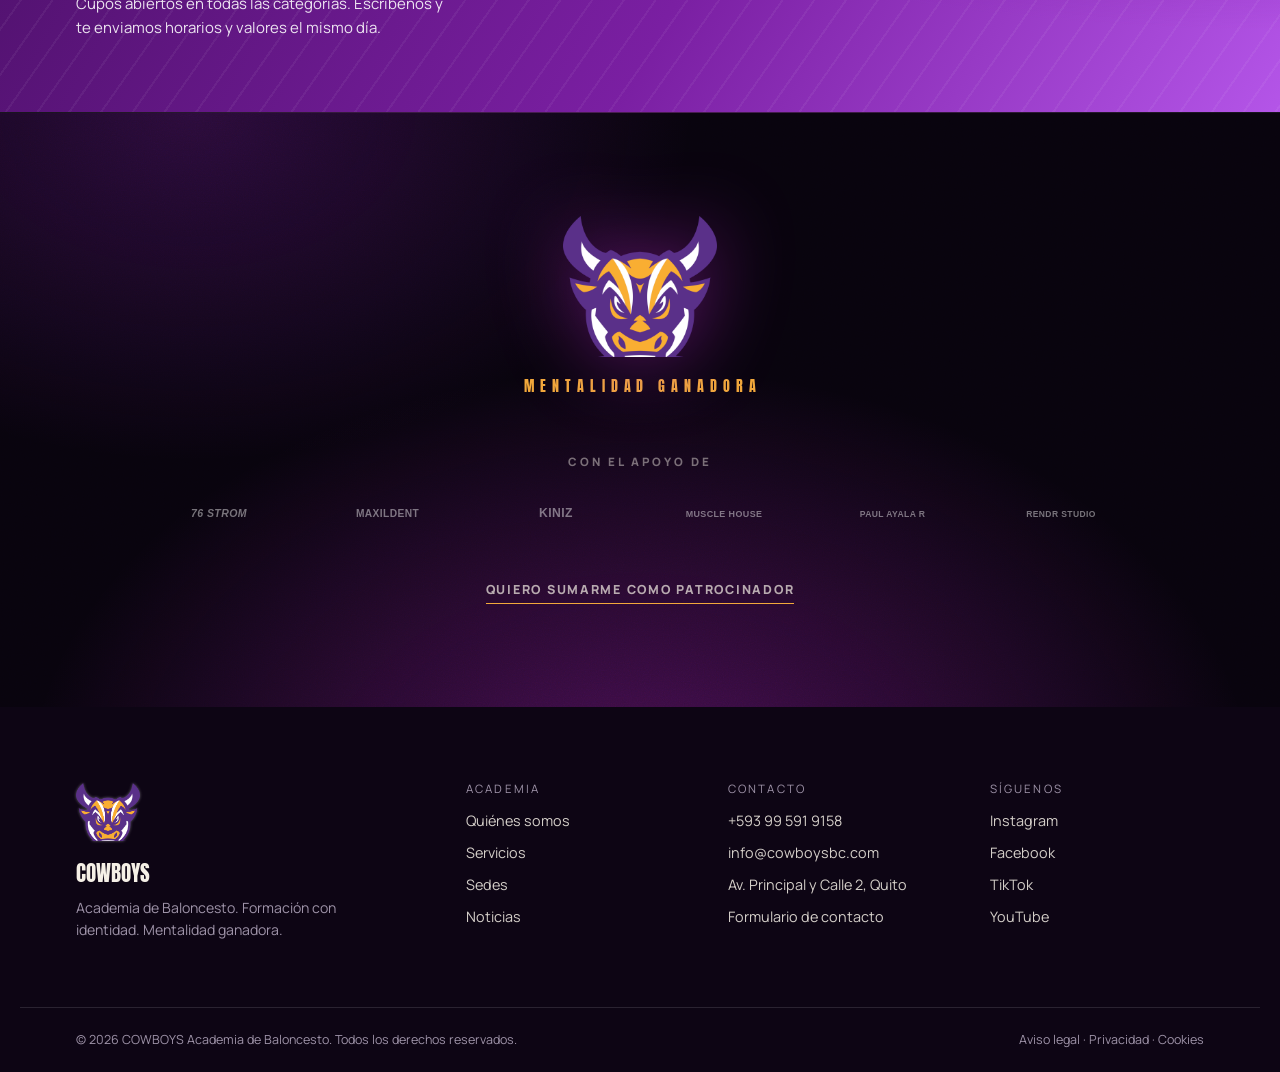
==== commit dbdc3ed7: "Número real de WhatsApp de la academia +593 99 591 9158 en las 9 páginas (wa.me y tel:) y en el form" ====
--- a/index.html
+++ b/index.html
@@ -18,7 +18,7 @@
 <link rel="stylesheet" href="assets/css/estilos.css">
 <script type="application/ld+json">
 {"@context":"https://schema.org","@type":"SportsOrganization","name":"COWBOYS Academia de Baloncesto",
-"description":"Academia de baloncesto formativa en Quito. Categorías Sub 8 a Sub 16, entrenamiento por etapas y competencia provincial.","telephone":"+593 99 999 9999","email":"info@cowboysbc.com",
+"description":"Academia de baloncesto formativa en Quito. Categorías Sub 8 a Sub 16, entrenamiento por etapas y competencia provincial.","telephone":"+593 99 591 9158","email":"info@cowboysbc.com",
 "address":{"@type":"PostalAddress","streetAddress":"Av. Principal y Calle 2, Quito","addressCountry":"EC"},
 "sameAs":["https://www.instagram.com/cowboysbasket","https://www.facebook.com/cowboysbasket","https://www.tiktok.com/@cowboysbasket"]}
 </script>
@@ -42,7 +42,7 @@
         <li><a href="galeria.html">Galería</a></li>
         <li><a href="contacto.html">Contacto</a></li>
       </ul>
-      <a class="btn btn--solido nav__cta" href="https://wa.me/593999999999?text=Hola%2C%20quiero%20informaci%C3%B3n%20sobre%20la%20academia%20COWBOYS" target="_blank" rel="noopener">Escríbenos</a>
+      <a class="btn btn--solido nav__cta" href="https://wa.me/593995919158?text=Hola%2C%20quiero%20informaci%C3%B3n%20sobre%20la%20academia%20COWBOYS" target="_blank" rel="noopener">Escríbenos</a>
     </nav>
     <button class="menu-btn" id="menuBtn" aria-expanded="false" aria-controls="nav" aria-label="Abrir menú">
       <span></span><span></span><span></span>
@@ -60,7 +60,7 @@
     <p class="hero__texto">Entrenamiento formativo por etapas, competencia provincial y acompañamiento
       a las familias. Desde los 6 años, en dos canchas.</p>
     <div class="hero__acciones">
-      <a class="btn btn--solido" href="https://wa.me/593999999999?text=Hola%2C%20quiero%20informaci%C3%B3n%20sobre%20la%20academia%20COWBOYS" target="_blank" rel="noopener">Pedir informes</a>
+      <a class="btn btn--solido" href="https://wa.me/593995919158?text=Hola%2C%20quiero%20informaci%C3%B3n%20sobre%20la%20academia%20COWBOYS" target="_blank" rel="noopener">Pedir informes</a>
       <a class="btn btn--fantasma" href="sedes.html">Ver sedes y horarios</a>
     </div>
     <div class="datos">
@@ -248,7 +248,7 @@
       <h2>¿Quieres que tu hija entrene con nosotros?</h2>
       <p>Cupos abiertos en todas las categorías. Escríbenos y te enviamos horarios y valores el mismo día.</p>
     </div>
-    <a class="btn btn--solido" href="https://wa.me/593999999999?text=Hola%2C%20quiero%20informaci%C3%B3n%20sobre%20la%20academia%20COWBOYS" target="_blank" rel="noopener">Escribir por WhatsApp</a>
+    <a class="btn btn--solido" href="https://wa.me/593995919158?text=Hola%2C%20quiero%20informaci%C3%B3n%20sobre%20la%20academia%20COWBOYS" target="_blank" rel="noopener">Escribir por WhatsApp</a>
   </div>
 </section>
 
@@ -291,7 +291,7 @@
     <div class="pie__col">
       <h2>Contacto</h2>
       <ul>
-        <li><a href="tel:+593999999999">+593 99 999 9999</a></li>
+        <li><a href="tel:+593995919158">+593 99 591 9158</a></li>
         <li><a href="mailto:info@cowboysbc.com">info@cowboysbc.com</a></li>
         <li>Av. Principal y Calle 2, Quito</li>
         <li><a href="contacto.html">Formulario de contacto</a></li>
@@ -313,7 +313,7 @@
   </div>
 </footer>
 
-<a class="wa" href="https://wa.me/593999999999?text=Hola%2C%20quiero%20informaci%C3%B3n%20sobre%20la%20academia%20COWBOYS" target="_blank" rel="noopener" aria-label="Escribir por WhatsApp">
+<a class="wa" href="https://wa.me/593995919158?text=Hola%2C%20quiero%20informaci%C3%B3n%20sobre%20la%20academia%20COWBOYS" target="_blank" rel="noopener" aria-label="Escribir por WhatsApp">
   <svg viewBox="0 0 24 24" width="26" height="26" aria-hidden="true"><path fill="currentColor" d="M12 2a10 10 0 0 0-8.6 15.1L2 22l5-1.3A10 10 0 1 0 12 2Zm0 18.2c-1.5 0-3-.4-4.3-1.2l-.3-.2-3 .8.8-2.9-.2-.3A8.2 8.2 0 1 1 12 20.2Zm4.6-6.1c-.3-.1-1.5-.7-1.7-.8-.2-.1-.4-.1-.6.1l-.8 1c-.1.2-.3.2-.5.1a6.7 6.7 0 0 1-3.3-2.9c-.1-.2 0-.4.1-.5l.7-.8c.1-.2.1-.3 0-.5l-.7-1.7c-.2-.4-.4-.4-.6-.4h-.5c-.2 0-.5.1-.7.3-.2.3-.9.9-.9 2.2s.9 2.5 1 2.7c.1.2 1.8 2.8 4.4 3.9 2.2.9 2.6.7 3.1.7.5 0 1.5-.6 1.7-1.2.2-.6.2-1.1.2-1.2-.1-.1-.3-.2-.6-.3Z"/></svg>
   <span class="wa__txt">WhatsApp</span>
 </a>
